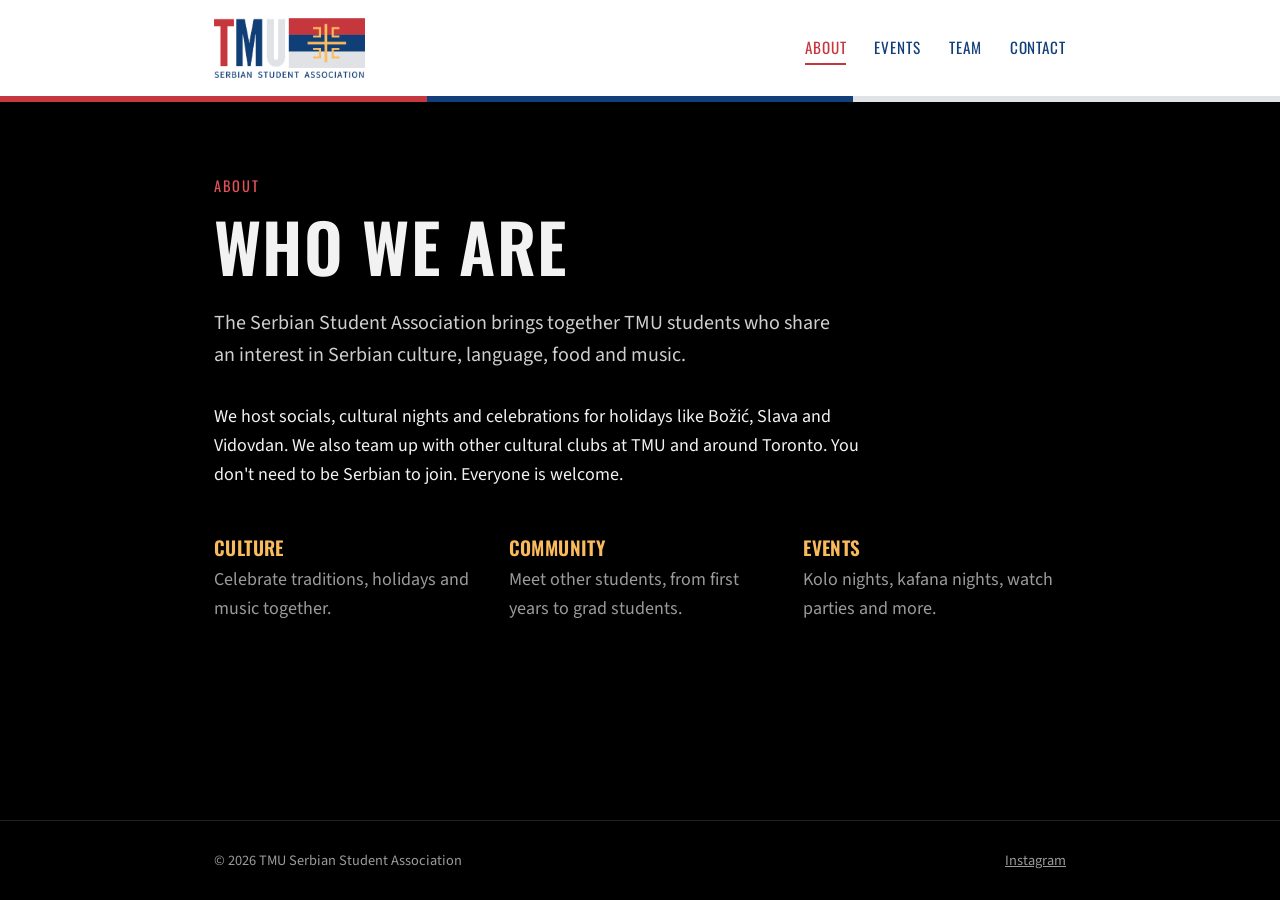
==== about.html @ d802ded5 "final template" ====
<!doctype html>
<html lang="en">
<head>
  <meta charset="utf-8">
  <meta name="viewport" content="width=device-width, initial-scale=1">
  <title>About | TMU Serbian Student Association</title>
  <meta name="description" content="The Serbian Student Association at Toronto Metropolitan University.">
  <link rel="icon" type="image/png" href="images/favicon.png">
  <link rel="preconnect" href="https://fonts.googleapis.com">
  <link rel="preconnect" href="https://fonts.gstatic.com" crossorigin>
  <link href="https://fonts.googleapis.com/css2?family=Oswald:wght@500;600&family=Source+Sans+3:wght@400;600&display=swap" rel="stylesheet">
  <link rel="stylesheet" href="styles.css">
</head>
<body>

  <header class="site-header">
    <div class="wrap">
      <a href="index.html"><img src="images/logo.png" alt="TMU Serbian Student Association" class="logo"></a>
      <nav>
        <a href="about.html" aria-current="page">About</a>
        <a href="events.html">Events</a>
        <a href="team.html">Team</a>
        <a href="contact.html">Contact</a>
      </nav>
    </div>
  </header>
  <div class="stripe" aria-hidden="true"><span></span><span></span><span></span></div>

  <main>
    <div class="wrap">
      <p class="kicker">About</p>
      <h1>Who we are</h1>
      <p class="lead">The Serbian Student Association brings together TMU students who share an interest in Serbian culture, language, food and music.</p>
      <p>We host socials, cultural nights and celebrations for holidays like Božić, Slava and Vidovdan. We also team up with other cultural clubs at TMU and around Toronto. You don't need to be Serbian to join. Everyone is welcome.</p>

      <div class="points">
        <div>
          <h3>Culture</h3>
          <p>Celebrate traditions, holidays and music together.</p>
        </div>
        <div>
          <h3>Community</h3>
          <p>Meet other students, from first years to grad students.</p>
        </div>
        <div>
          <h3>Events</h3>
          <p>Kolo nights, kafana nights, watch parties and more.</p>
        </div>
      </div>
    </div>
  </main>

  <footer>
    <div class="wrap">
      <span>&copy; <span id="year"></span> TMU Serbian Student Association</span>
      <a href="https://instagram.com/tmuserbs" target="_blank" rel="noopener">Instagram</a>
    </div>
  </footer>

  <script src="script.js"></script>
</body>
</html>
---- styles.css ----
/* Colours from the club logo */
:root {
  --bg: #000;
  --panel: #0e0e0e;
  --line: #222;
  --text: #f2f2f2;
  --muted: #9b9b9b;
  --red: #c5383f;
  --red-light: #e2505a;
  --navy: #123f7a;
  --grey: #e1e3e6;
  --gold: #f9bb5c;
}

* { box-sizing: border-box; }

html { background: var(--bg); }

body {
  margin: 0;
  min-height: 100vh;
  display: flex;
  flex-direction: column;
  background: var(--bg);
  color: var(--text);
  font-family: "Source Sans 3", system-ui, sans-serif;
  font-size: 18px;
  line-height: 1.6;
}

a { color: var(--text); }

.wrap { width: 100%; max-width: 900px; margin: 0 auto; padding: 0 24px; }

/* ---------- Header (white so the logo shows properly) ---------- */
.site-header { background: #fff; }
.site-header .wrap {
  display: flex;
  align-items: center;
  justify-content: space-between;
  flex-wrap: wrap;
  gap: 12px 24px;
  padding-top: 18px;
  padding-bottom: 18px;
}
.logo { height: 60px; display: block; }

nav { display: flex; gap: 28px; }
nav a {
  font-family: "Oswald", sans-serif;
  text-transform: uppercase;
  letter-spacing: 0.06em;
  font-size: 0.95rem;
  color: var(--navy);
  text-decoration: none;
  padding: 4px 0;
  border-bottom: 2px solid transparent;
}
nav a:hover { border-bottom-color: var(--navy); }
nav a[aria-current="page"] { color: var(--red); border-bottom-color: var(--red); }

/* Flag stripe under the header */
.stripe { display: flex; height: 6px; }
.stripe span { flex: 1; }
.stripe span:nth-child(1) { background: var(--red); }
.stripe span:nth-child(2) { background: var(--navy); }
.stripe span:nth-child(3) { background: var(--grey); }

/* ---------- Content ---------- */
main { flex: 1; padding: 72px 0 96px; }

h1, h2, h3 {
  font-family: "Oswald", sans-serif;
  font-weight: 600;
  text-transform: uppercase;
  letter-spacing: 0.02em;
  line-height: 1.1;
  margin: 0;
}
h1 { font-size: clamp(2.4rem, 7vw, 4.2rem); margin-bottom: 24px; }
h2 { font-size: 1.6rem; margin-bottom: 16px; }
h3 { font-size: 1.2rem; }

.kicker {
  font-family: "Oswald", sans-serif;
  text-transform: uppercase;
  letter-spacing: 0.12em;
  font-size: 0.9rem;
  color: var(--red-light);
  margin: 0 0 12px;
}

.lead { font-size: 1.25rem; color: #cfcfcf; max-width: 640px; margin: 0 0 32px; }
p { max-width: 680px; }
.muted { color: var(--muted); }

.button {
  display: inline-block;
  font-family: "Oswald", sans-serif;
  text-transform: uppercase;
  letter-spacing: 0.06em;
  font-size: 0.95rem;
  padding: 12px 26px;
  background: var(--red);
  color: #fff;
  text-decoration: none;
  border: 2px solid var(--red);
  transition: background 0.15s, border-color 0.15s;
}
.button:hover { background: var(--red-light); border-color: var(--red-light); }
.button.outline { background: transparent; border-color: #444; }
.button.outline:hover { border-color: var(--text); }
.buttons { display: flex; flex-wrap: wrap; gap: 12px; }

.block { margin-top: 64px; padding-top: 32px; border-top: 1px solid var(--line); }

/* Home: next event */
.next-event {
  display: flex;
  gap: 24px;
  align-items: center;
  padding: 24px;
  background: var(--panel);
  border-left: 4px solid var(--red);
  text-decoration: none;
  max-width: 640px;
}
.next-event:hover { background: #151515; }
.next-event p { margin: 4px 0 0; color: var(--muted); }

/* Date badge */
.date {
  flex: none;
  width: 72px;
  text-align: center;
  font-family: "Oswald", sans-serif;
  text-transform: uppercase;
  line-height: 1;
}
.date .m { display: block; color: var(--gold); font-size: 0.9rem; letter-spacing: 0.1em; }
.date .d { display: block; font-size: 2.4rem; font-weight: 600; margin-top: 4px; }

/* About: three points */
.points { display: grid; grid-template-columns: repeat(3, 1fr); gap: 32px; margin-top: 48px; }
.points h3 { color: var(--gold); margin-bottom: 8px; }
.points p { margin: 0; color: var(--muted); }

/* Events list */
.events { list-style: none; margin: 0; padding: 0; }
.events li {
  display: flex;
  gap: 24px;
  align-items: center;
  padding: 24px 0;
  border-top: 1px solid var(--line);
}
.events li:last-child { border-bottom: 1px solid var(--line); }
.events p { margin: 4px 0 0; color: var(--muted); }
.events li.past { opacity: 0.4; }
.events-heading { margin-top: 56px; }

/* Team */
.team { list-style: none; margin: 0; padding: 0; display: grid; grid-template-columns: repeat(auto-fill, minmax(240px, 1fr)); gap: 16px; }
.team li { background: var(--panel); border-top: 3px solid var(--red); padding: 28px 24px; }
.team .role { font-family: "Oswald", sans-serif; text-transform: uppercase; letter-spacing: 0.08em; font-size: 0.85rem; color: var(--red-light); margin: 0 0 6px; }
.team .name { font-size: 1.3rem; font-weight: 600; margin: 0; }

/* Contact */
.contact { list-style: none; margin: 0; padding: 0; }
.contact li { padding: 20px 0; border-top: 1px solid var(--line); display: flex; gap: 24px; flex-wrap: wrap; }
.contact li:last-child { border-bottom: 1px solid var(--line); }
.contact .label { width: 120px; font-family: "Oswald", sans-serif; text-transform: uppercase; letter-spacing: 0.08em; color: var(--muted); }
.contact a { text-decoration-color: var(--red); text-underline-offset: 4px; }

/* ---------- Footer ---------- */
footer { border-top: 1px solid var(--line); padding: 28px 0; color: var(--muted); font-size: 0.9rem; }
footer .wrap { display: flex; justify-content: space-between; flex-wrap: wrap; gap: 8px; }
footer a { color: var(--muted); }

@media (max-width: 640px) {
  body { font-size: 17px; }
  main { padding: 48px 0 72px; }
  .logo { height: 46px; }
  nav { gap: 20px; }
  .points { grid-template-columns: 1fr; gap: 24px; }
  .next-event, .events li { gap: 16px; }
  .date { width: 56px; }
  .date .d { font-size: 2rem; }
}
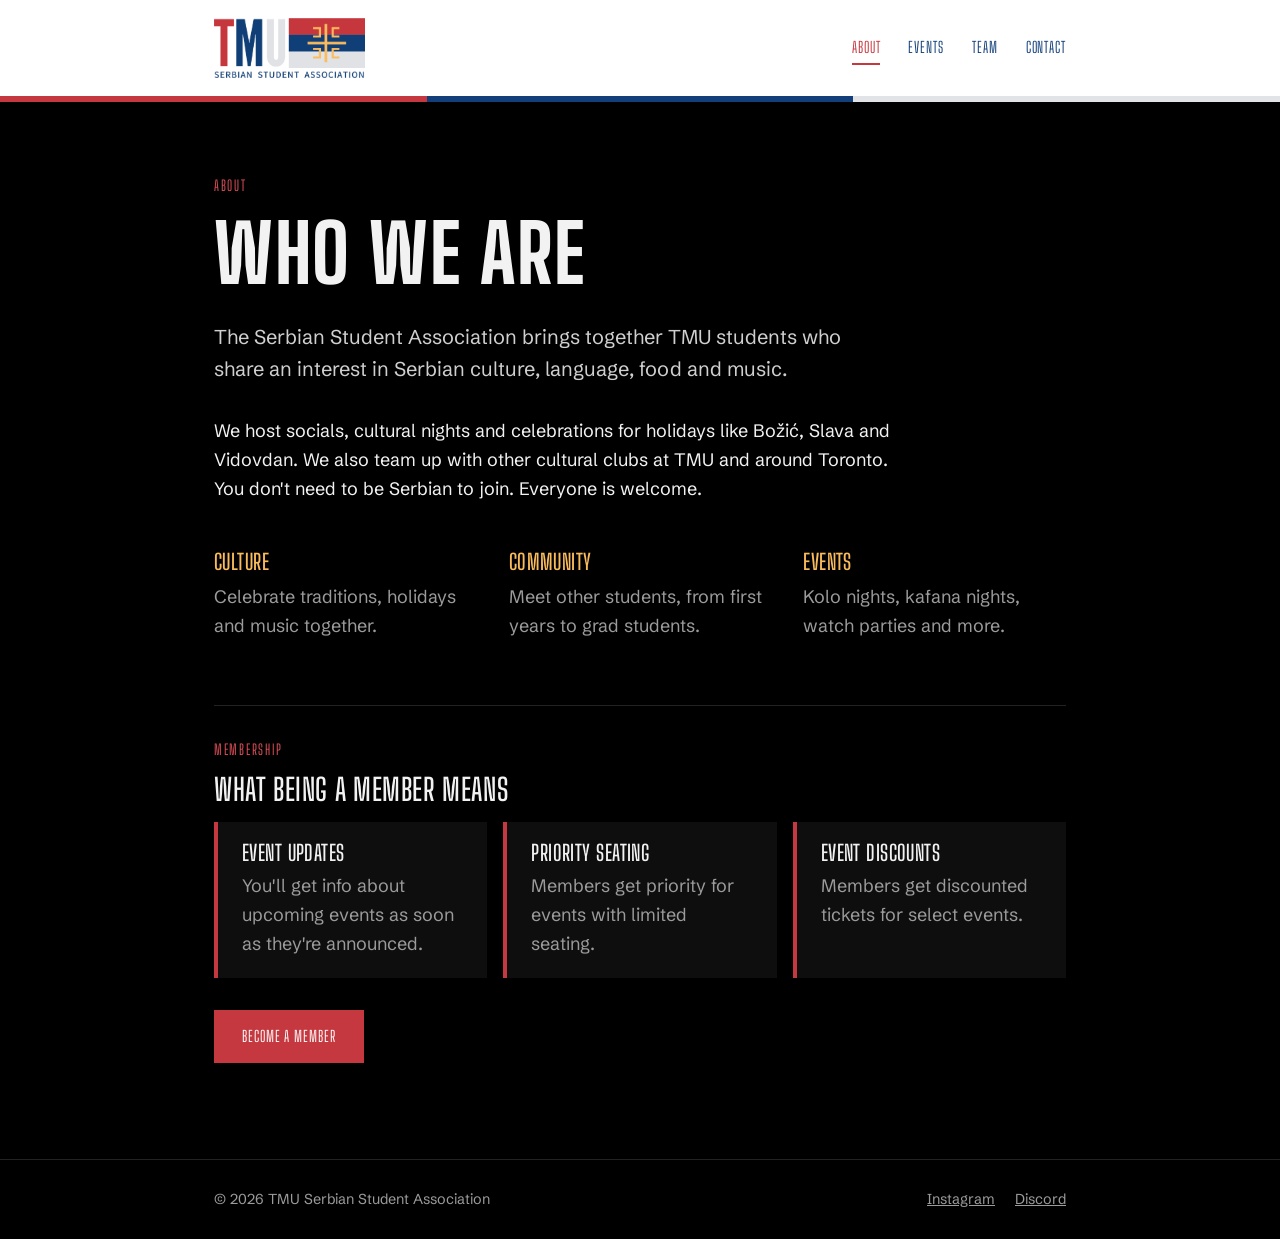
==== commit a070b1e4: "member perks and information" ====
--- a/about.html
+++ b/about.html
@@ -8,7 +8,7 @@
   <link rel="icon" type="image/png" href="images/favicon.png">
   <link rel="preconnect" href="https://fonts.googleapis.com">
   <link rel="preconnect" href="https://fonts.gstatic.com" crossorigin>
-  <link href="https://fonts.googleapis.com/css2?family=Oswald:wght@500;600&family=Source+Sans+3:wght@400;600&display=swap" rel="stylesheet">
+  <link href="https://fonts.googleapis.com/css2?family=Big+Shoulders+Display:wght@700;800&family=Schibsted+Grotesk:wght@400;500;600&display=swap" rel="stylesheet">
   <link rel="stylesheet" href="styles.css">
 </head>
 <body>
@@ -47,13 +47,33 @@
           <p>Kolo nights, kafana nights, watch parties and more.</p>
         </div>
       </div>
+
+      <div class="block" id="membership">
+        <p class="kicker">Membership</p>
+        <h2>What being a member means</h2>
+        <ul class="perks">
+          <li>
+            <h3>Event updates</h3>
+            <p>You'll get info about upcoming events as soon as they're announced.</p>
+          </li>
+          <li>
+            <h3>Priority seating</h3>
+            <p>Members get priority for events with limited seating.</p>
+          </li>
+          <li>
+            <h3>Event discounts</h3>
+            <p>Members get discounted tickets for select events.</p>
+          </li>
+        </ul>
+        <a href="#" class="button" data-signup>Become a member</a>
+      </div>
     </div>
   </main>
 
   <footer>
     <div class="wrap">
       <span>&copy; <span id="year"></span> TMU Serbian Student Association</span>
-      <a href="https://instagram.com/tmuserbs" target="_blank" rel="noopener">Instagram</a>
+      <span class="footer-links"><a href="https://instagram.com/tmuserbs" target="_blank" rel="noopener">Instagram</a><a href="https://discord.gg/zFcSjgYRs" target="_blank" rel="noopener">Discord</a></span>
     </div>
   </footer>
 
--- a/styles.css
+++ b/styles.css
@@ -23,7 +23,7 @@
   flex-direction: column;
   background: var(--bg);
   color: var(--text);
-  font-family: "Source Sans 3", system-ui, sans-serif;
+  font-family: "Schibsted Grotesk", system-ui, sans-serif;
   font-size: 18px;
   line-height: 1.6;
 }
@@ -47,7 +47,7 @@
 
 nav { display: flex; gap: 28px; }
 nav a {
-  font-family: "Oswald", sans-serif;
+  font-family: "Big Shoulders Display", sans-serif;
   text-transform: uppercase;
   letter-spacing: 0.06em;
   font-size: 0.95rem;
@@ -70,19 +70,19 @@
 main { flex: 1; padding: 72px 0 96px; }
 
 h1, h2, h3 {
-  font-family: "Oswald", sans-serif;
+  font-family: "Big Shoulders Display", sans-serif;
   font-weight: 600;
   text-transform: uppercase;
   letter-spacing: 0.02em;
   line-height: 1.1;
   margin: 0;
 }
-h1 { font-size: clamp(2.4rem, 7vw, 4.2rem); margin-bottom: 24px; }
-h2 { font-size: 1.6rem; margin-bottom: 16px; }
-h3 { font-size: 1.2rem; }
+h1 { font-size: clamp(2.8rem, 8vw, 5rem); font-weight: 800; margin-bottom: 24px; }
+h2 { font-size: 1.9rem; margin-bottom: 16px; }
+h3 { font-size: 1.35rem; }
 
 .kicker {
-  font-family: "Oswald", sans-serif;
+  font-family: "Big Shoulders Display", sans-serif;
   text-transform: uppercase;
   letter-spacing: 0.12em;
   font-size: 0.9rem;
@@ -96,7 +96,7 @@
 
 .button {
   display: inline-block;
-  font-family: "Oswald", sans-serif;
+  font-family: "Big Shoulders Display", sans-serif;
   text-transform: uppercase;
   letter-spacing: 0.06em;
   font-size: 0.95rem;
@@ -133,7 +133,7 @@
   flex: none;
   width: 72px;
   text-align: center;
-  font-family: "Oswald", sans-serif;
+  font-family: "Big Shoulders Display", sans-serif;
   text-transform: uppercase;
   line-height: 1;
 }
@@ -162,20 +162,21 @@
 /* Team */
 .team { list-style: none; margin: 0; padding: 0; display: grid; grid-template-columns: repeat(auto-fill, minmax(240px, 1fr)); gap: 16px; }
 .team li { background: var(--panel); border-top: 3px solid var(--red); padding: 28px 24px; }
-.team .role { font-family: "Oswald", sans-serif; text-transform: uppercase; letter-spacing: 0.08em; font-size: 0.85rem; color: var(--red-light); margin: 0 0 6px; }
+.team .role { font-family: "Big Shoulders Display", sans-serif; text-transform: uppercase; letter-spacing: 0.08em; font-size: 0.85rem; color: var(--red-light); margin: 0 0 6px; }
 .team .name { font-size: 1.3rem; font-weight: 600; margin: 0; }
 
 /* Contact */
 .contact { list-style: none; margin: 0; padding: 0; }
 .contact li { padding: 20px 0; border-top: 1px solid var(--line); display: flex; gap: 24px; flex-wrap: wrap; }
 .contact li:last-child { border-bottom: 1px solid var(--line); }
-.contact .label { width: 120px; font-family: "Oswald", sans-serif; text-transform: uppercase; letter-spacing: 0.08em; color: var(--muted); }
+.contact .label { width: 120px; font-family: "Big Shoulders Display", sans-serif; text-transform: uppercase; letter-spacing: 0.08em; color: var(--muted); }
 .contact a { text-decoration-color: var(--red); text-underline-offset: 4px; }
 
 /* ---------- Footer ---------- */
 footer { border-top: 1px solid var(--line); padding: 28px 0; color: var(--muted); font-size: 0.9rem; }
 footer .wrap { display: flex; justify-content: space-between; flex-wrap: wrap; gap: 8px; }
 footer a { color: var(--muted); }
+.footer-links { display: flex; gap: 20px; }
 
 @media (max-width: 640px) {
   body { font-size: 17px; }
@@ -187,3 +188,100 @@
   .date { width: 56px; }
   .date .d { font-size: 2rem; }
 }
+
+/* ---------- Event cards with thumbnails ---------- */
+.events li.event-card {
+  display: grid;
+  grid-template-columns: 128px 1fr;
+  gap: 24px;
+  align-items: center;
+}
+.thumb-link { display: block; overflow: hidden; }
+.thumb {
+  display: block;
+  width: 100%;
+  aspect-ratio: 1 / 1;
+  object-fit: cover;
+  background: var(--panel);
+  transition: transform 0.3s;
+}
+.thumb-link:hover .thumb { transform: scale(1.04); }
+.thumb-empty { display: grid; place-items: center; border-left: 4px solid var(--red); }
+.event-info h3 { margin-top: 2px; }
+.event-date {
+  font-family: "Big Shoulders Display", sans-serif;
+  text-transform: uppercase;
+  letter-spacing: 0.08em;
+  font-size: 0.85rem;
+  color: var(--gold) !important;
+  margin: 0 0 4px !important;
+}
+.gallery-link {
+  display: inline-block;
+  margin-top: 6px;
+  font-family: "Big Shoulders Display", sans-serif;
+  text-transform: uppercase;
+  letter-spacing: 0.06em;
+  font-size: 0.9rem;
+  color: var(--red-light);
+  text-decoration: none;
+}
+.gallery-link:hover { color: var(--text); }
+
+/* ---------- Gallery page ---------- */
+.back { display: inline-block; margin-bottom: 24px; color: var(--muted); text-decoration: none; font-size: 0.95rem; }
+.back:hover { color: var(--text); }
+.gallery {
+  display: grid;
+  grid-template-columns: repeat(auto-fill, minmax(240px, 1fr));
+  gap: 12px;
+}
+.photo { padding: 0; border: 0; background: var(--panel); cursor: zoom-in; overflow: hidden; }
+.photo img { display: block; width: 100%; aspect-ratio: 3 / 2; object-fit: cover; transition: transform 0.3s, opacity 0.2s; }
+.photo:hover img { transform: scale(1.04); opacity: 0.9; }
+
+/* Photo viewer */
+.viewer {
+  width: 100vw;
+  height: 100vh;
+  max-width: none;
+  max-height: none;
+  margin: 0;
+  padding: 0;
+  border: 0;
+  background: rgba(0, 0, 0, 0.95);
+  color: var(--text);
+}
+.viewer[open] { display: flex; align-items: center; justify-content: center; }
+.viewer::backdrop { background: rgba(0, 0, 0, 0.9); }
+.viewer img { max-width: calc(100vw - 160px); max-height: calc(100vh - 120px); object-fit: contain; }
+.viewer button {
+  position: absolute;
+  background: none;
+  border: 0;
+  color: var(--text);
+  font-size: 2.4rem;
+  line-height: 1;
+  padding: 16px;
+  cursor: pointer;
+  opacity: 0.7;
+}
+.viewer button:hover { opacity: 1; }
+.viewer .prev { left: 12px; top: 50%; transform: translateY(-50%); }
+.viewer .next { right: 12px; top: 50%; transform: translateY(-50%); }
+.viewer .close { top: 8px; right: 12px; font-size: 2rem; }
+.viewer .counter { position: absolute; bottom: 20px; left: 0; right: 0; text-align: center; color: var(--muted); font-size: 0.9rem; }
+
+@media (max-width: 640px) {
+  .events li.event-card { grid-template-columns: 88px 1fr; gap: 16px; }
+  .gallery { grid-template-columns: repeat(2, 1fr); gap: 8px; }
+  .viewer img { max-width: 100vw; }
+  .viewer .prev, .viewer .next { top: auto; bottom: 4px; transform: none; }
+}
+
+/* Membership perks */
+.perks { list-style: none; margin: 0 0 32px; padding: 0; display: grid; grid-template-columns: repeat(3, 1fr); gap: 16px; }
+.perks li { background: var(--panel); border-left: 4px solid var(--red); padding: 20px 24px; }
+.perks h3 { margin-bottom: 6px; }
+.perks p { margin: 0; color: var(--muted); }
+@media (max-width: 640px) { .perks { grid-template-columns: 1fr; } }
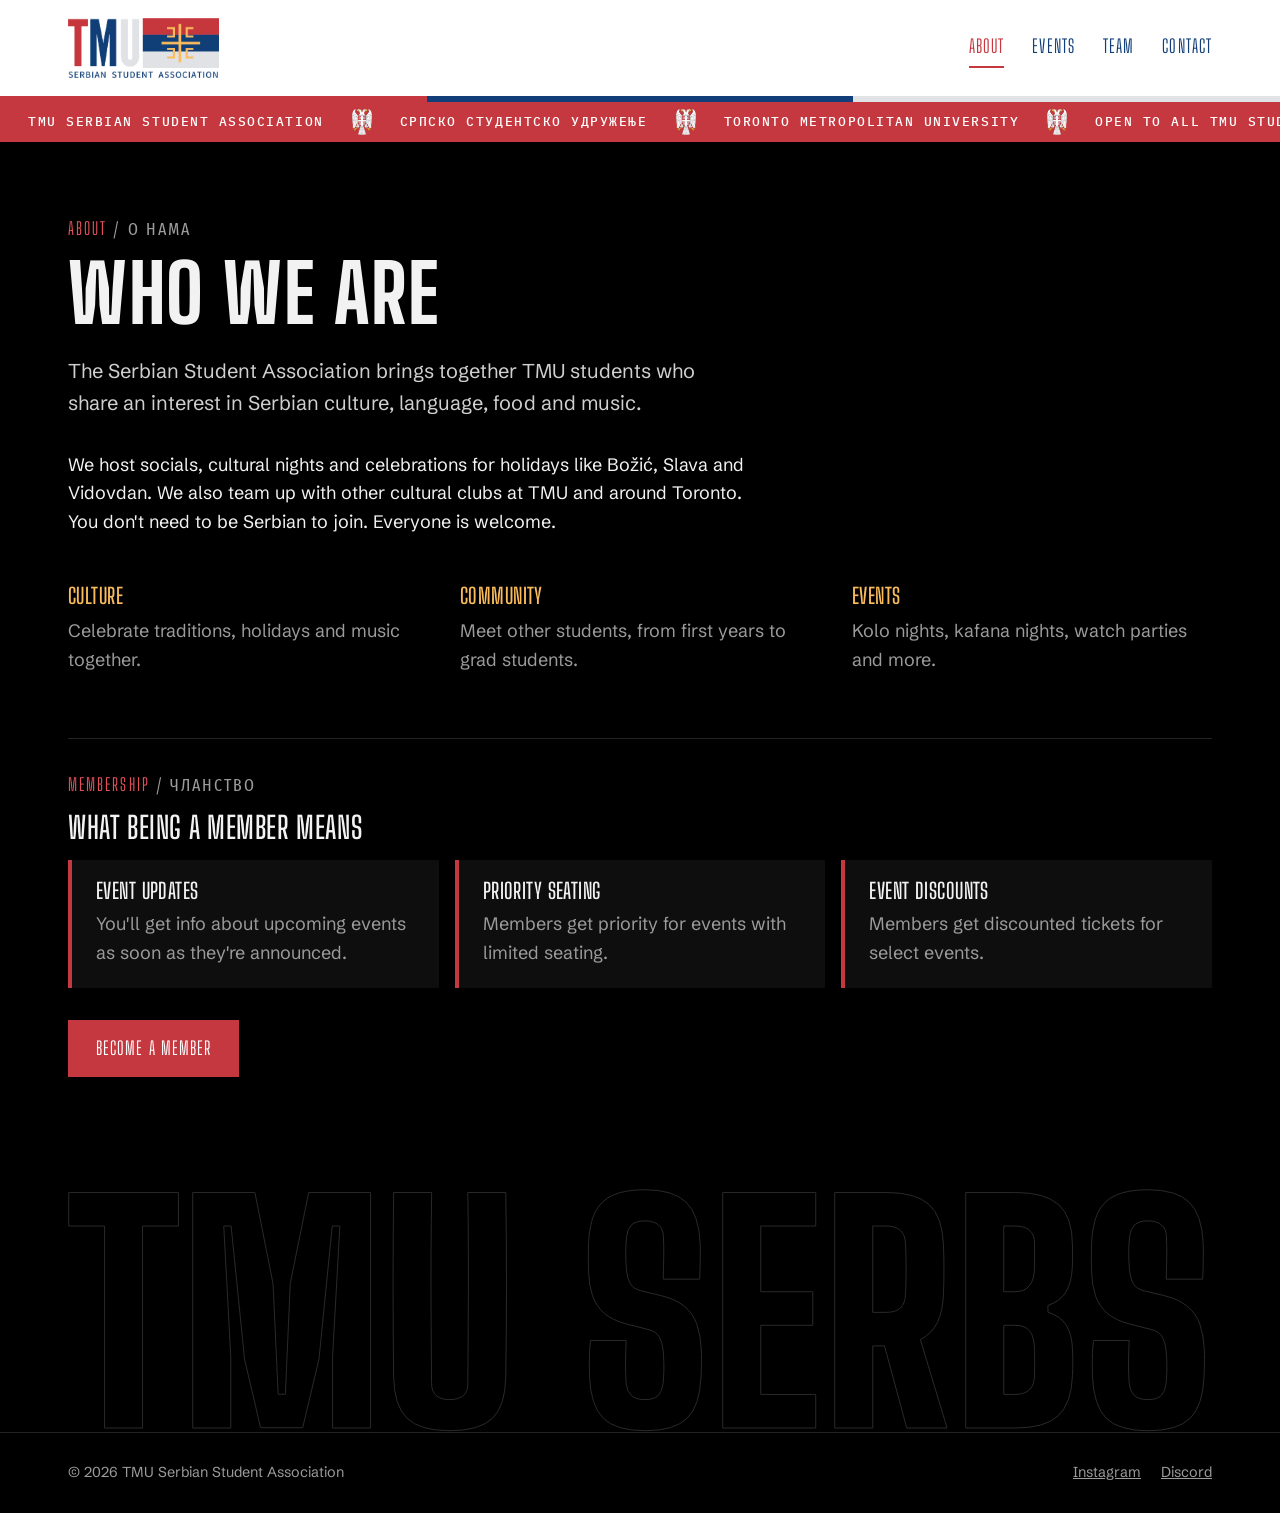
==== commit 73ec02af: "Serbian-inspired visuals Add a bilingual scrolling ticker, prominent home-page hero, oversized wordm" ====
--- a/about.html
+++ b/about.html
@@ -8,7 +8,7 @@
   <link rel="icon" type="image/png" href="images/favicon.png">
   <link rel="preconnect" href="https://fonts.googleapis.com">
   <link rel="preconnect" href="https://fonts.gstatic.com" crossorigin>
-  <link href="https://fonts.googleapis.com/css2?family=Big+Shoulders+Display:wght@700;800&family=Schibsted+Grotesk:wght@400;500;600&display=swap" rel="stylesheet">
+  <link href="https://fonts.googleapis.com/css2?family=Big+Shoulders+Display:wght@700;800&family=Fira+Sans+Extra+Condensed:wght@600;800&family=IBM+Plex+Mono:wght@500&family=Schibsted+Grotesk:wght@400;500;600&display=swap" rel="stylesheet">
   <link rel="stylesheet" href="styles.css">
 </head>
 <body>
@@ -25,10 +25,13 @@
     </div>
   </header>
   <div class="stripe" aria-hidden="true"><span></span><span></span><span></span></div>
+  <div class="ticker" aria-hidden="true">
+    <div class="ticker-track"><span lang="en">TMU Serbian Student Association</span><i></i><span lang="sr">Српско студентско удружење</span><i></i><span lang="en">Toronto Metropolitan University</span><i></i><span lang="en">Open to all TMU students</span><i></i><span lang="en">Follow @tmuserbs</span><i></i><span lang="en">TMU Serbian Student Association</span><i></i><span lang="sr">Српско студентско удружење</span><i></i><span lang="en">Toronto Metropolitan University</span><i></i><span lang="en">Open to all TMU students</span><i></i><span lang="en">Follow @tmuserbs</span><i></i><span lang="en">TMU Serbian Student Association</span><i></i><span lang="sr">Српско студентско удружење</span><i></i><span lang="en">Toronto Metropolitan University</span><i></i><span lang="en">Open to all TMU students</span><i></i><span lang="en">Follow @tmuserbs</span><i></i></div>
+  </div>
 
   <main>
     <div class="wrap">
-      <p class="kicker">About</p>
+      <p class="kicker">About <span>/ О нама</span></p>
       <h1>Who we are</h1>
       <p class="lead">The Serbian Student Association brings together TMU students who share an interest in Serbian culture, language, food and music.</p>
       <p>We host socials, cultural nights and celebrations for holidays like Božić, Slava and Vidovdan. We also team up with other cultural clubs at TMU and around Toronto. You don't need to be Serbian to join. Everyone is welcome.</p>
@@ -49,7 +52,7 @@
       </div>
 
       <div class="block" id="membership">
-        <p class="kicker">Membership</p>
+        <p class="kicker">Membership <span>/ Чланство</span></p>
         <h2>What being a member means</h2>
         <ul class="perks">
           <li>
@@ -70,6 +73,7 @@
     </div>
   </main>
 
+  <div class="wordmark" aria-hidden="true">TMU SERBS</div>
   <footer>
     <div class="wrap">
       <span>&copy; <span id="year"></span> TMU Serbian Student Association</span>
--- a/styles.css
+++ b/styles.css
@@ -30,7 +30,7 @@
 
 a { color: var(--text); }
 
-.wrap { width: 100%; max-width: 900px; margin: 0 auto; padding: 0 24px; }
+.wrap { width: 100%; max-width: 1240px; margin: 0 auto; padding: 0 clamp(20px, 4vw, 48px); }
 
 /* ---------- Header (white so the logo shows properly) ---------- */
 .site-header { background: #fff; }
@@ -47,10 +47,10 @@
 
 nav { display: flex; gap: 28px; }
 nav a {
-  font-family: "Big Shoulders Display", sans-serif;
+  font-family: "Big Shoulders Display", "Fira Sans Extra Condensed", sans-serif;
   text-transform: uppercase;
   letter-spacing: 0.06em;
-  font-size: 0.95rem;
+  font-size: 1.14rem;
   color: var(--navy);
   text-decoration: none;
   padding: 4px 0;
@@ -70,7 +70,7 @@
 main { flex: 1; padding: 72px 0 96px; }
 
 h1, h2, h3 {
-  font-family: "Big Shoulders Display", sans-serif;
+  font-family: "Big Shoulders Display", "Fira Sans Extra Condensed", sans-serif;
   font-weight: 600;
   text-transform: uppercase;
   letter-spacing: 0.02em;
@@ -82,10 +82,10 @@
 h3 { font-size: 1.35rem; }
 
 .kicker {
-  font-family: "Big Shoulders Display", sans-serif;
+  font-family: "Big Shoulders Display", "Fira Sans Extra Condensed", sans-serif;
   text-transform: uppercase;
   letter-spacing: 0.12em;
-  font-size: 0.9rem;
+  font-size: 1.08rem;
   color: var(--red-light);
   margin: 0 0 12px;
 }
@@ -96,10 +96,10 @@
 
 .button {
   display: inline-block;
-  font-family: "Big Shoulders Display", sans-serif;
+  font-family: "Big Shoulders Display", "Fira Sans Extra Condensed", sans-serif;
   text-transform: uppercase;
   letter-spacing: 0.06em;
-  font-size: 0.95rem;
+  font-size: 1.14rem;
   padding: 12px 26px;
   background: var(--red);
   color: #fff;
@@ -123,7 +123,7 @@
   background: var(--panel);
   border-left: 4px solid var(--red);
   text-decoration: none;
-  max-width: 640px;
+  max-width: 720px;
 }
 .next-event:hover { background: #151515; }
 .next-event p { margin: 4px 0 0; color: var(--muted); }
@@ -133,11 +133,11 @@
   flex: none;
   width: 72px;
   text-align: center;
-  font-family: "Big Shoulders Display", sans-serif;
+  font-family: "Big Shoulders Display", "Fira Sans Extra Condensed", sans-serif;
   text-transform: uppercase;
   line-height: 1;
 }
-.date .m { display: block; color: var(--gold); font-size: 0.9rem; letter-spacing: 0.1em; }
+.date .m { display: block; color: var(--gold); font-size: 1.05rem; letter-spacing: 0.1em; }
 .date .d { display: block; font-size: 2.4rem; font-weight: 600; margin-top: 4px; }
 
 /* About: three points */
@@ -162,14 +162,14 @@
 /* Team */
 .team { list-style: none; margin: 0; padding: 0; display: grid; grid-template-columns: repeat(auto-fill, minmax(240px, 1fr)); gap: 16px; }
 .team li { background: var(--panel); border-top: 3px solid var(--red); padding: 28px 24px; }
-.team .role { font-family: "Big Shoulders Display", sans-serif; text-transform: uppercase; letter-spacing: 0.08em; font-size: 0.85rem; color: var(--red-light); margin: 0 0 6px; }
+.team .role { font-family: "Big Shoulders Display", "Fira Sans Extra Condensed", sans-serif; text-transform: uppercase; letter-spacing: 0.08em; font-size: 1.02rem; color: var(--red-light); margin: 0 0 6px; }
 .team .name { font-size: 1.3rem; font-weight: 600; margin: 0; }
 
 /* Contact */
 .contact { list-style: none; margin: 0; padding: 0; }
 .contact li { padding: 20px 0; border-top: 1px solid var(--line); display: flex; gap: 24px; flex-wrap: wrap; }
 .contact li:last-child { border-bottom: 1px solid var(--line); }
-.contact .label { width: 120px; font-family: "Big Shoulders Display", sans-serif; text-transform: uppercase; letter-spacing: 0.08em; color: var(--muted); }
+.contact .label { width: 120px; font-size: 1.1rem; font-family: "Big Shoulders Display", "Fira Sans Extra Condensed", sans-serif; text-transform: uppercase; letter-spacing: 0.08em; color: var(--muted); }
 .contact a { text-decoration-color: var(--red); text-underline-offset: 4px; }
 
 /* ---------- Footer ---------- */
@@ -209,20 +209,20 @@
 .thumb-empty { display: grid; place-items: center; border-left: 4px solid var(--red); }
 .event-info h3 { margin-top: 2px; }
 .event-date {
-  font-family: "Big Shoulders Display", sans-serif;
+  font-family: "Big Shoulders Display", "Fira Sans Extra Condensed", sans-serif;
   text-transform: uppercase;
   letter-spacing: 0.08em;
-  font-size: 0.85rem;
+  font-size: 1.02rem;
   color: var(--gold) !important;
   margin: 0 0 4px !important;
 }
 .gallery-link {
   display: inline-block;
   margin-top: 6px;
-  font-family: "Big Shoulders Display", sans-serif;
+  font-family: "Big Shoulders Display", "Fira Sans Extra Condensed", sans-serif;
   text-transform: uppercase;
   letter-spacing: 0.06em;
-  font-size: 0.9rem;
+  font-size: 1.08rem;
   color: var(--red-light);
   text-decoration: none;
 }
@@ -285,3 +285,127 @@
 .perks h3 { margin-bottom: 6px; }
 .perks p { margin: 0; color: var(--muted); }
 @media (max-width: 640px) { .perks { grid-template-columns: 1fr; } }
+
+/* =========================================================
+   Extra character
+   ========================================================= */
+::selection { background: var(--red); color: #fff; }
+
+/* Scrolling word ticker */
+.ticker {
+  overflow: hidden;
+  background: var(--red);
+  color: #fff;
+  border-bottom: 1px solid #000;
+}
+.ticker-track {
+  display: flex;
+  align-items: center;
+  width: max-content;
+  padding: 7px 0;
+  animation: ticker 60s linear infinite;
+  font-family: "IBM Plex Mono", monospace;
+  font-weight: 500;
+  font-size: 0.8rem;
+  text-transform: uppercase;
+  letter-spacing: 0.12em;
+  line-height: 1;
+}
+.ticker-track span { padding: 0 28px; }
+.ticker-track i { width: 20px; height: 26px; background: url("images/coat-of-arms.png") center / contain no-repeat; flex: none; }
+@keyframes ticker { to { transform: translateX(-33.333%); } }
+
+/* Home hero */
+.hero { display: grid; grid-template-columns: 1fr auto; gap: clamp(32px, 6vw, 96px); align-items: center; min-height: calc(100vh - 260px); }
+.hero h1 { font-size: clamp(3.2rem, 8vw, 8.5rem); line-height: 0.9; margin-bottom: 16px; }
+.sub {
+  font-family: "Fira Sans Extra Condensed", sans-serif;
+  font-weight: 600;
+  font-size: 1.35rem;
+  color: var(--gold);
+  letter-spacing: 0.04em;
+  margin: 0 0 28px;
+}
+.hero-photo {
+  display: block;
+  width: clamp(260px, 30vw, 440px);
+  aspect-ratio: 4 / 5;
+  object-fit: cover;
+  background: var(--panel);
+  border-bottom: 6px solid var(--red);
+}
+
+/* Bilingual kicker */
+.kicker span { color: var(--muted); }
+
+/* Bigger page titles */
+h1 { line-height: 0.95; }
+
+/* Buttons: hard offset shadow on hover */
+.button { transition: transform 0.15s, box-shadow 0.15s, background 0.15s, border-color 0.15s; }
+.button:hover { transform: translate(-3px, -3px); box-shadow: 3px 3px 0 var(--gold); }
+.button.outline:hover { box-shadow: 3px 3px 0 var(--red); }
+
+/* Events: row lights up on hover, thumbnails go from b/w to colour */
+.events li.event-card { padding-left: 12px; padding-right: 12px; margin: 0 -12px; transition: background 0.2s; }
+.events li.event-card:hover { background: #111; }
+.events li.event-card .thumb { filter: grayscale(1) contrast(1.1); transition: filter 0.3s, transform 0.3s; }
+.events li.event-card:hover .thumb { filter: none; }
+.events li.event-card h3 { font-size: 1.6rem; }
+.gallery-link { transition: color 0.15s, letter-spacing 0.2s; }
+.event-card:hover .gallery-link { letter-spacing: 0.12em; }
+
+/* Home next event */
+.next-event { transition: transform 0.15s, box-shadow 0.15s; }
+.next-event:hover { transform: translate(-3px, -3px); box-shadow: 4px 4px 0 var(--red); }
+
+/* Team: numbered cards */
+.team { counter-reset: member; }
+.team li { position: relative; overflow: hidden; counter-increment: member; transition: transform 0.15s, box-shadow 0.15s; }
+.team li::after {
+  content: counter(member, decimal-leading-zero);
+  position: absolute;
+  right: 12px;
+  bottom: -18px;
+  font-family: "Big Shoulders Display", sans-serif;
+  font-weight: 800;
+  font-size: 5.5rem;
+  line-height: 1;
+  color: transparent;
+  -webkit-text-stroke: 1px #333;
+}
+.team li:hover { transform: translate(-3px, -3px); box-shadow: 4px 4px 0 var(--gold); }
+
+/* Perks + contact rows */
+.perks li { transition: transform 0.15s, box-shadow 0.15s; }
+.perks li:hover { transform: translate(-3px, -3px); box-shadow: 4px 4px 0 var(--gold); }
+.contact li { transition: padding-left 0.2s; }
+.contact li:hover { padding-left: 12px; }
+.contact a { font-size: 1.15rem; }
+
+/* Huge footer wordmark */
+.wordmark {
+  font-family: "Big Shoulders Display", sans-serif;
+  font-weight: 800;
+  font-size: 23vw;
+  line-height: 0.8;
+  text-align: center;
+  white-space: nowrap;
+  overflow: hidden;
+  color: transparent;
+  -webkit-text-stroke: 1px #2a2a2a;
+  padding-top: 24px;
+  user-select: none;
+  transition: color 0.4s;
+}
+.wordmark:hover { color: var(--red); -webkit-text-stroke-color: var(--red); }
+
+@media (max-width: 760px) {
+  .hero { grid-template-columns: 1fr; gap: 32px; min-height: 0; }
+  .hero-photo { width: 100%; aspect-ratio: 4 / 3; }
+}
+
+@media (prefers-reduced-motion: reduce) {
+  .ticker-track { animation: none; }
+  * { transition: none !important; }
+}
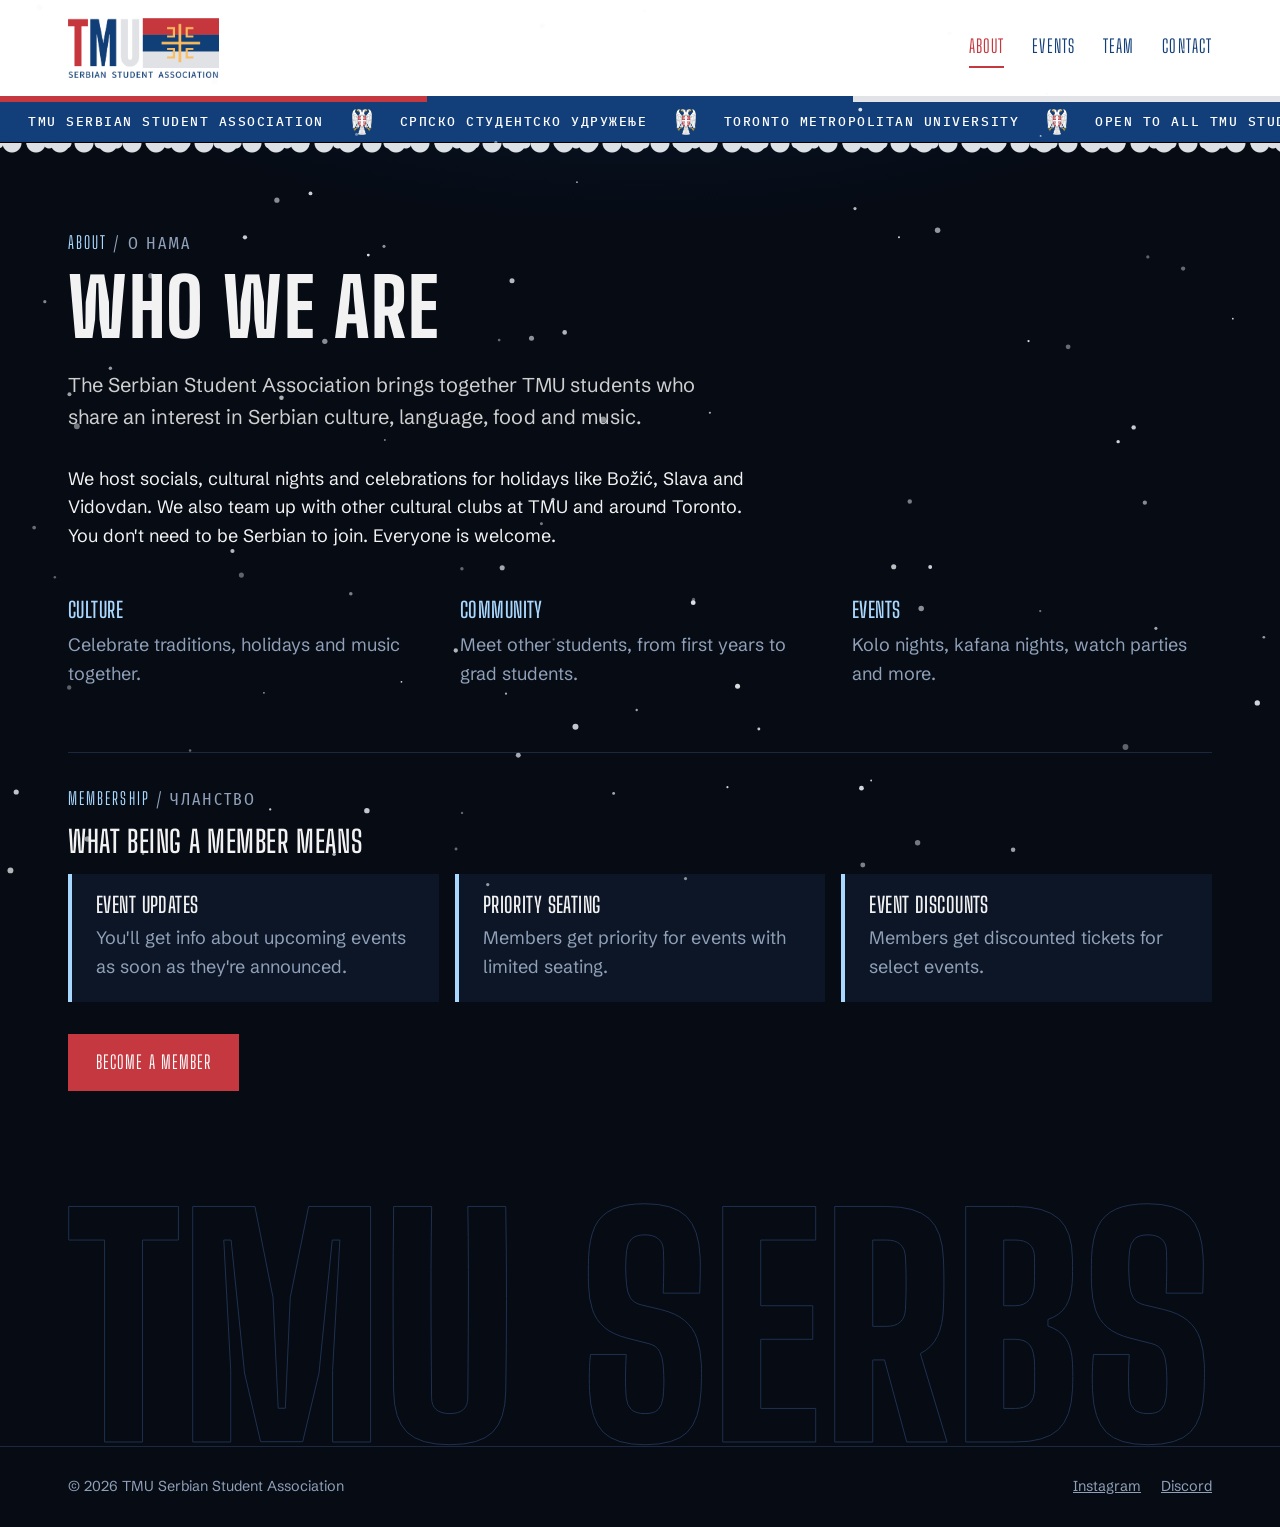
==== commit 3209fe69: "snow edition" ====
--- a/about.html
+++ b/about.html
@@ -10,6 +10,7 @@
   <link rel="preconnect" href="https://fonts.gstatic.com" crossorigin>
   <link href="https://fonts.googleapis.com/css2?family=Big+Shoulders+Display:wght@700;800&family=Fira+Sans+Extra+Condensed:wght@600;800&family=IBM+Plex+Mono:wght@500&family=Schibsted+Grotesk:wght@400;500;600&display=swap" rel="stylesheet">
   <link rel="stylesheet" href="styles.css">
+  <link rel="stylesheet" href="winter.css">
 </head>
 <body>
 
@@ -28,6 +29,7 @@
   <div class="ticker" aria-hidden="true">
     <div class="ticker-track"><span lang="en">TMU Serbian Student Association</span><i></i><span lang="sr">Српско студентско удружење</span><i></i><span lang="en">Toronto Metropolitan University</span><i></i><span lang="en">Open to all TMU students</span><i></i><span lang="en">Follow @tmuserbs</span><i></i><span lang="en">TMU Serbian Student Association</span><i></i><span lang="sr">Српско студентско удружење</span><i></i><span lang="en">Toronto Metropolitan University</span><i></i><span lang="en">Open to all TMU students</span><i></i><span lang="en">Follow @tmuserbs</span><i></i><span lang="en">TMU Serbian Student Association</span><i></i><span lang="sr">Српско студентско удружење</span><i></i><span lang="en">Toronto Metropolitan University</span><i></i><span lang="en">Open to all TMU students</span><i></i><span lang="en">Follow @tmuserbs</span><i></i></div>
   </div>
+  <div class="snowdrift" aria-hidden="true"></div>
 
   <main>
     <div class="wrap">
@@ -82,5 +84,6 @@
   </footer>
 
   <script src="script.js"></script>
+  <script src="snow.js"></script>
 </body>
 </html>
--- a/winter.css
+++ b/winter.css
@@ -0,0 +1,55 @@
+/* =========================================================
+   Winter theme
+   Loaded after styles.css. Delete this file's <link> (and
+   snow.js) from the pages to go back to the normal theme.
+   ========================================================= */
+:root {
+  --bg: #060b14;
+  --panel: #0d1626;
+  --line: #1b2840;
+  --muted: #8fa0b8;
+  --gold: #a9d8ff; /* gold accents become ice blue */
+  --ice: #a9d8ff;
+  --snow: #f4f8fc;
+}
+
+/* Cold night-sky background */
+body {
+  background:
+    radial-gradient(ellipse 80% 50% at 50% -10%, rgba(18, 63, 122, 0.35), transparent 70%),
+    var(--bg);
+  background-attachment: fixed;
+}
+
+/* Ticker turns navy so the coat of arms' red shield stands out */
+.ticker { background: var(--navy); position: relative; }
+
+/* Snow drift hanging under the ticker */
+.snowdrift {
+  height: 14px;
+  background:
+    radial-gradient(circle at 12px 0, var(--snow) 9px, transparent 10px) 0 0 / 24px 14px repeat-x,
+    radial-gradient(circle at 6px 0, var(--snow) 5px, transparent 6px) 9px 0 / 17px 10px repeat-x;
+  opacity: 0.9;
+  pointer-events: none;
+}
+
+/* Frosty edges */
+.hero-photo { border-bottom-color: var(--ice); }
+.next-event, .perks li { border-left-color: var(--ice); }
+.team li { border-top-color: var(--ice); }
+.kicker { color: var(--ice); }
+
+/* Footer wordmark lights up icy instead of red */
+.wordmark { -webkit-text-stroke-color: #1f3150; }
+.wordmark:hover { color: var(--ice); -webkit-text-stroke-color: var(--ice); }
+
+/* Falling snow */
+#snow {
+  position: fixed;
+  inset: 0;
+  width: 100%;
+  height: 100%;
+  pointer-events: none;
+  z-index: 50;
+}
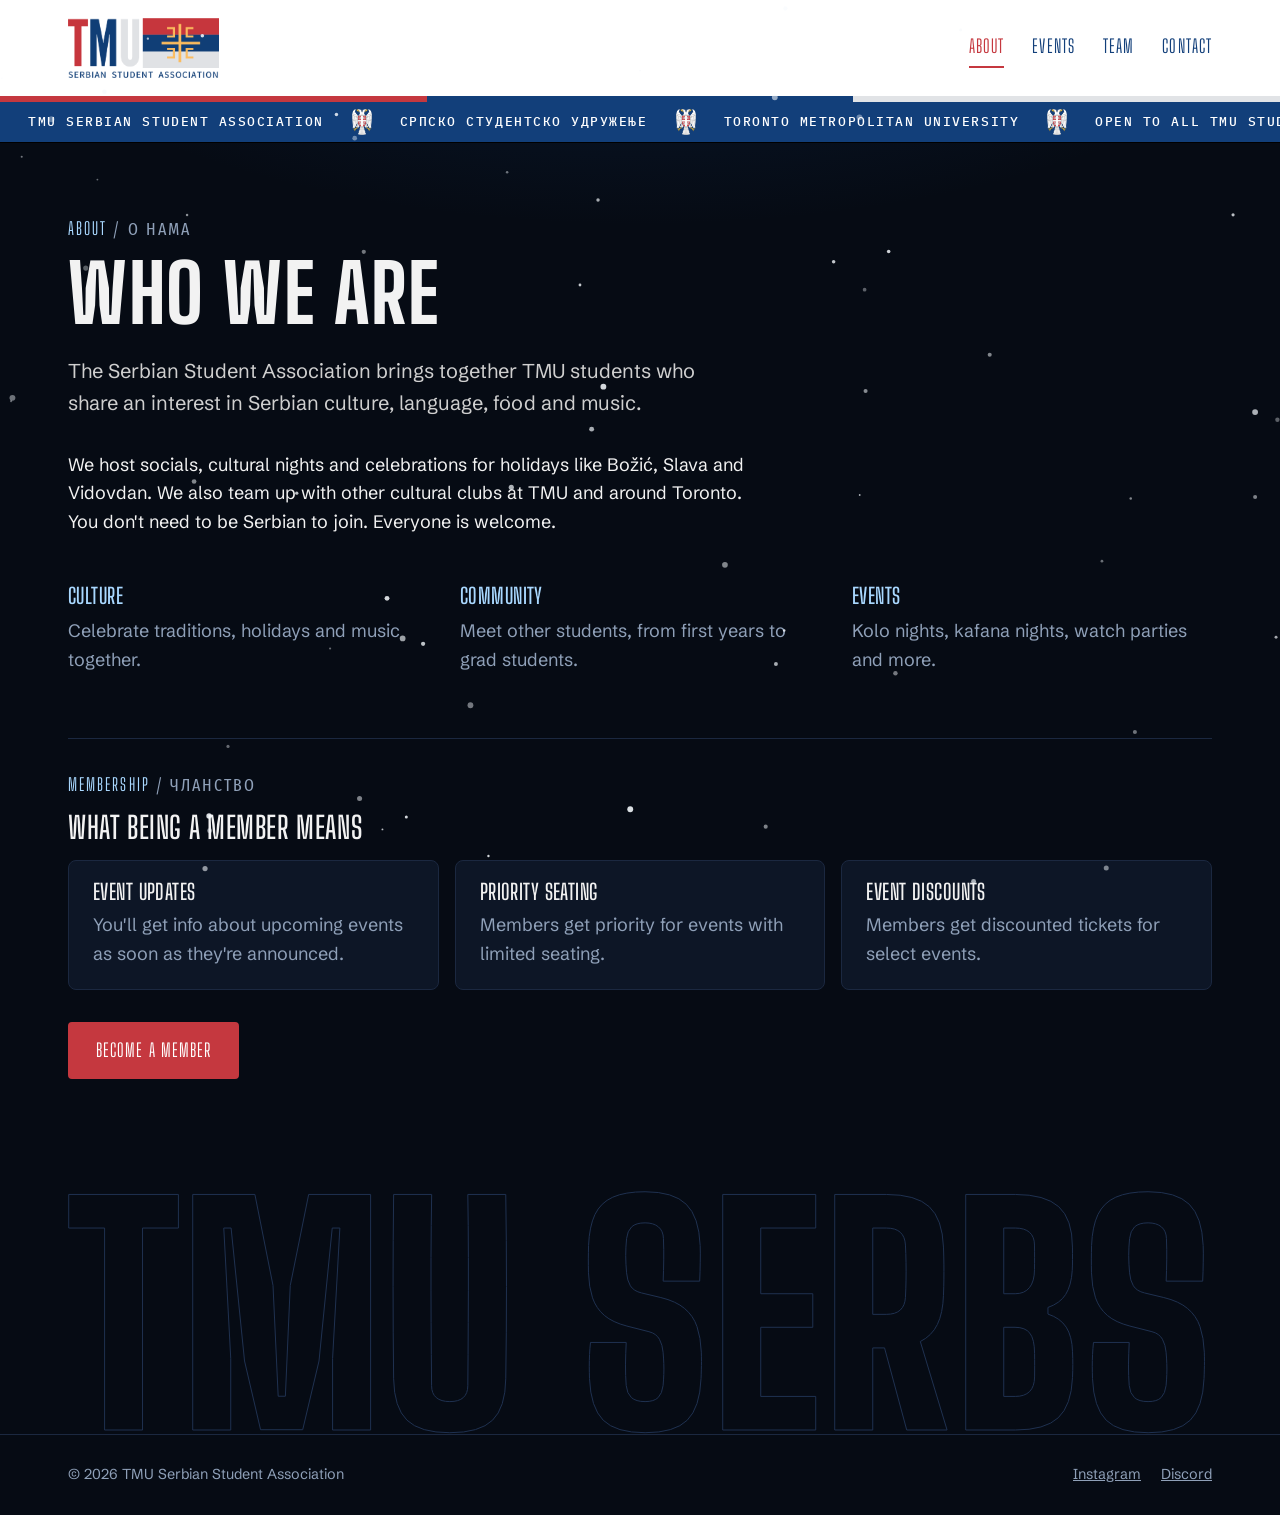
==== commit b8d00548: "updates" ====
--- a/about.html
+++ b/about.html
@@ -29,7 +29,6 @@
   <div class="ticker" aria-hidden="true">
     <div class="ticker-track"><span lang="en">TMU Serbian Student Association</span><i></i><span lang="sr">Српско студентско удружење</span><i></i><span lang="en">Toronto Metropolitan University</span><i></i><span lang="en">Open to all TMU students</span><i></i><span lang="en">Follow @tmuserbs</span><i></i><span lang="en">TMU Serbian Student Association</span><i></i><span lang="sr">Српско студентско удружење</span><i></i><span lang="en">Toronto Metropolitan University</span><i></i><span lang="en">Open to all TMU students</span><i></i><span lang="en">Follow @tmuserbs</span><i></i><span lang="en">TMU Serbian Student Association</span><i></i><span lang="sr">Српско студентско удружење</span><i></i><span lang="en">Toronto Metropolitan University</span><i></i><span lang="en">Open to all TMU students</span><i></i><span lang="en">Follow @tmuserbs</span><i></i></div>
   </div>
-  <div class="snowdrift" aria-hidden="true"></div>
 
   <main>
     <div class="wrap">
--- a/styles.css
+++ b/styles.css
@@ -332,7 +332,7 @@
   aspect-ratio: 4 / 5;
   object-fit: cover;
   background: var(--panel);
-  border-bottom: 6px solid var(--red);
+  border-radius: 10px;
 }
 
 /* Bilingual kicker */
@@ -341,46 +341,24 @@
 /* Bigger page titles */
 h1 { line-height: 0.95; }
 
-/* Buttons: hard offset shadow on hover */
-.button { transition: transform 0.15s, box-shadow 0.15s, background 0.15s, border-color 0.15s; }
-.button:hover { transform: translate(-3px, -3px); box-shadow: 3px 3px 0 var(--gold); }
-.button.outline:hover { box-shadow: 3px 3px 0 var(--red); }
-
-/* Events: row lights up on hover, thumbnails go from b/w to colour */
-.events li.event-card { padding-left: 12px; padding-right: 12px; margin: 0 -12px; transition: background 0.2s; }
-.events li.event-card:hover { background: #111; }
-.events li.event-card .thumb { filter: grayscale(1) contrast(1.1); transition: filter 0.3s, transform 0.3s; }
-.events li.event-card:hover .thumb { filter: none; }
+/* ---------- Softer, calmer finish ---------- */
+.button { border-radius: 4px; transition: background 0.25s ease, border-color 0.25s ease, color 0.25s ease; }
+.button.outline:hover { background: rgba(255, 255, 255, 0.06); }
+
+/* Cards: thin borders, gentle corners, no coloured accent bars */
+.next-event, .perks li, .team li {
+  border: 1px solid var(--line);
+  border-radius: 8px;
+  transition: border-color 0.25s ease, background 0.25s ease;
+}
+.next-event:hover, .perks li:hover, .team li:hover { border-color: #3a3a3a; }
+
+/* Events */
 .events li.event-card h3 { font-size: 1.6rem; }
-.gallery-link { transition: color 0.15s, letter-spacing 0.2s; }
-.event-card:hover .gallery-link { letter-spacing: 0.12em; }
-
-/* Home next event */
-.next-event { transition: transform 0.15s, box-shadow 0.15s; }
-.next-event:hover { transform: translate(-3px, -3px); box-shadow: 4px 4px 0 var(--red); }
-
-/* Team: numbered cards */
-.team { counter-reset: member; }
-.team li { position: relative; overflow: hidden; counter-increment: member; transition: transform 0.15s, box-shadow 0.15s; }
-.team li::after {
-  content: counter(member, decimal-leading-zero);
-  position: absolute;
-  right: 12px;
-  bottom: -18px;
-  font-family: "Big Shoulders Display", sans-serif;
-  font-weight: 800;
-  font-size: 5.5rem;
-  line-height: 1;
-  color: transparent;
-  -webkit-text-stroke: 1px #333;
-}
-.team li:hover { transform: translate(-3px, -3px); box-shadow: 4px 4px 0 var(--gold); }
-
-/* Perks + contact rows */
-.perks li { transition: transform 0.15s, box-shadow 0.15s; }
-.perks li:hover { transform: translate(-3px, -3px); box-shadow: 4px 4px 0 var(--gold); }
-.contact li { transition: padding-left 0.2s; }
-.contact li:hover { padding-left: 12px; }
+.thumb-link, .photo { border-radius: 6px; }
+.thumb, .photo img { transition: transform 0.5s ease, opacity 0.3s ease; }
+.gallery-link { transition: color 0.25s ease; }
+
 .contact a { font-size: 1.15rem; }
 
 /* Huge footer wordmark */
@@ -396,9 +374,7 @@
   -webkit-text-stroke: 1px #2a2a2a;
   padding-top: 24px;
   user-select: none;
-  transition: color 0.4s;
-}
-.wordmark:hover { color: var(--red); -webkit-text-stroke-color: var(--red); }
+}
 
 @media (max-width: 760px) {
   .hero { grid-template-columns: 1fr; gap: 32px; min-height: 0; }
--- a/winter.css
+++ b/winter.css
@@ -24,25 +24,9 @@
 /* Ticker turns navy so the coat of arms' red shield stands out */
 .ticker { background: var(--navy); position: relative; }
 
-/* Snow drift hanging under the ticker */
-.snowdrift {
-  height: 14px;
-  background:
-    radial-gradient(circle at 12px 0, var(--snow) 9px, transparent 10px) 0 0 / 24px 14px repeat-x,
-    radial-gradient(circle at 6px 0, var(--snow) 5px, transparent 6px) 9px 0 / 17px 10px repeat-x;
-  opacity: 0.9;
-  pointer-events: none;
-}
-
-/* Frosty edges */
-.hero-photo { border-bottom-color: var(--ice); }
-.next-event, .perks li { border-left-color: var(--ice); }
-.team li { border-top-color: var(--ice); }
 .kicker { color: var(--ice); }
-
-/* Footer wordmark lights up icy instead of red */
+.next-event:hover, .perks li:hover, .team li:hover { border-color: #2c4266; }
 .wordmark { -webkit-text-stroke-color: #1f3150; }
-.wordmark:hover { color: var(--ice); -webkit-text-stroke-color: var(--ice); }
 
 /* Falling snow */
 #snow {
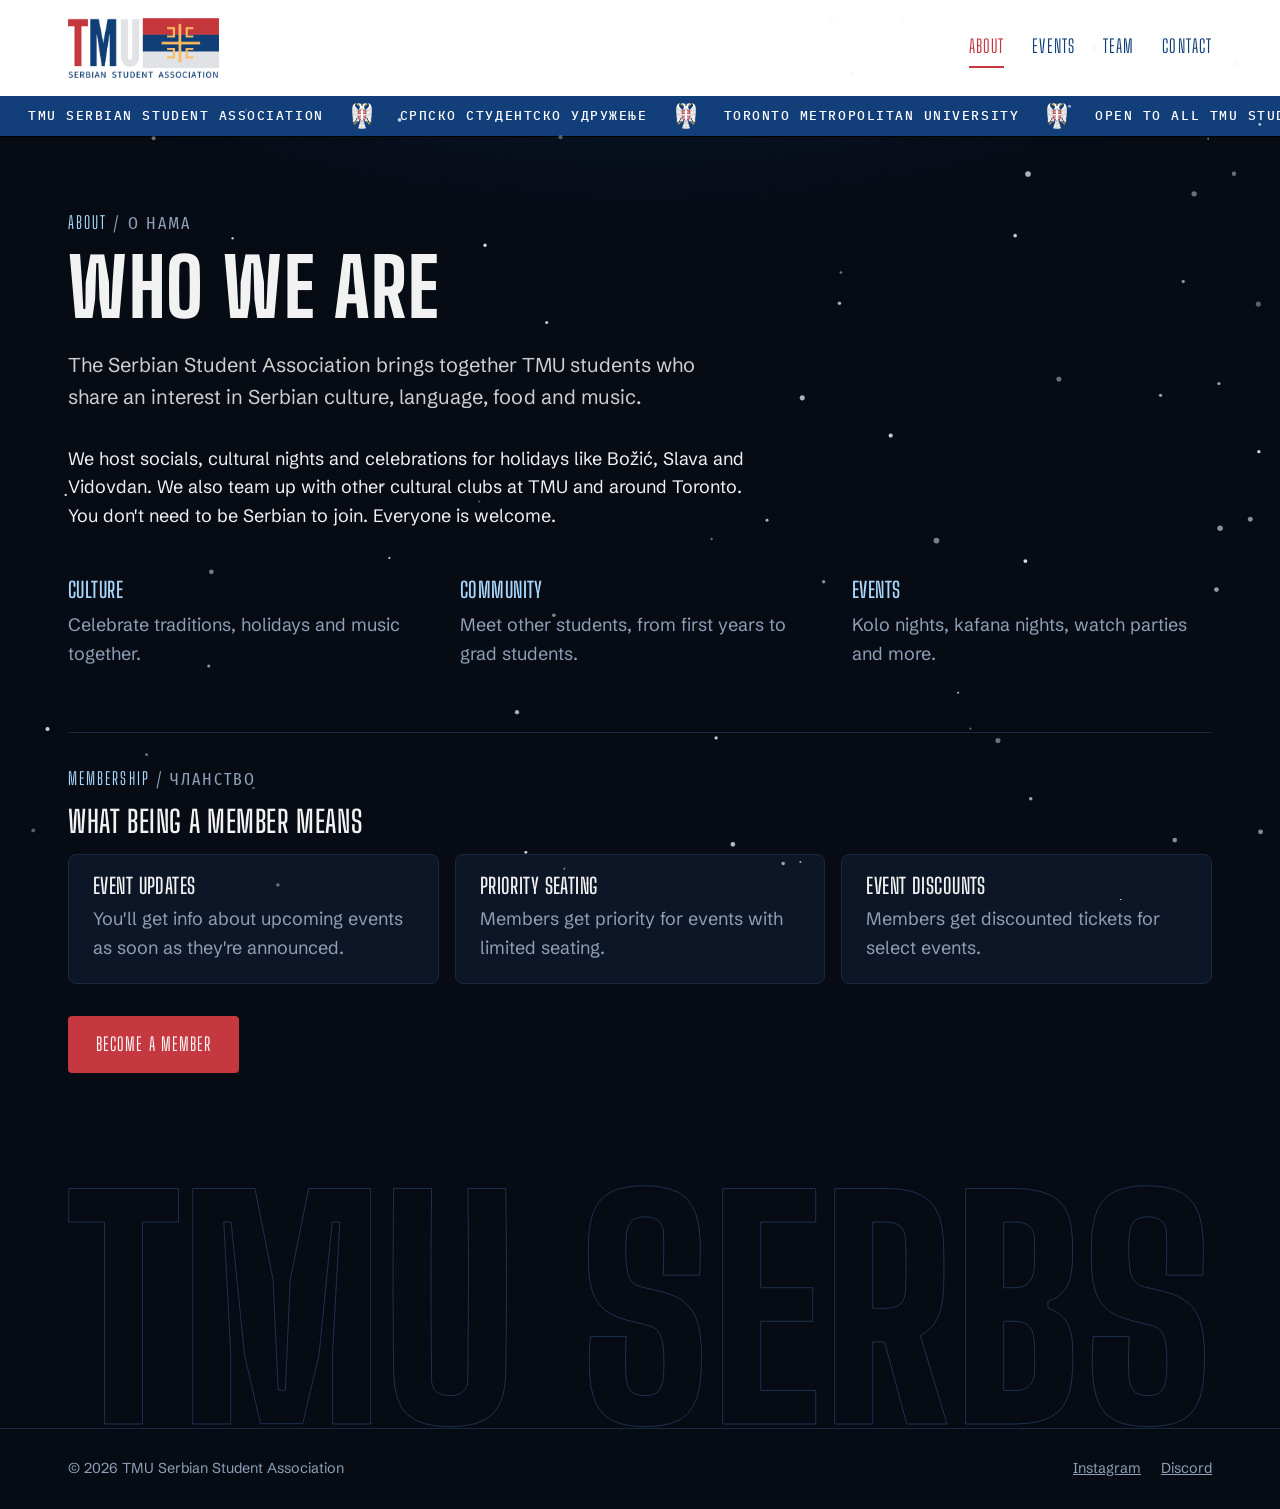
==== commit b638db75: "v3" ====
--- a/about.html
+++ b/about.html
@@ -25,7 +25,7 @@
       </nav>
     </div>
   </header>
-  <div class="stripe" aria-hidden="true"><span></span><span></span><span></span></div>
+  <div class="kilim" aria-hidden="true"></div>
   <div class="ticker" aria-hidden="true">
     <div class="ticker-track"><span lang="en">TMU Serbian Student Association</span><i></i><span lang="sr">Српско студентско удружење</span><i></i><span lang="en">Toronto Metropolitan University</span><i></i><span lang="en">Open to all TMU students</span><i></i><span lang="en">Follow @tmuserbs</span><i></i><span lang="en">TMU Serbian Student Association</span><i></i><span lang="sr">Српско студентско удружење</span><i></i><span lang="en">Toronto Metropolitan University</span><i></i><span lang="en">Open to all TMU students</span><i></i><span lang="en">Follow @tmuserbs</span><i></i><span lang="en">TMU Serbian Student Association</span><i></i><span lang="sr">Српско студентско удружење</span><i></i><span lang="en">Toronto Metropolitan University</span><i></i><span lang="en">Open to all TMU students</span><i></i><span lang="en">Follow @tmuserbs</span><i></i></div>
   </div>
@@ -74,6 +74,7 @@
     </div>
   </main>
 
+  <div class="kilim kilim-thin" aria-hidden="true"></div>
   <div class="wordmark" aria-hidden="true">TMU SERBS</div>
   <footer>
     <div class="wrap">
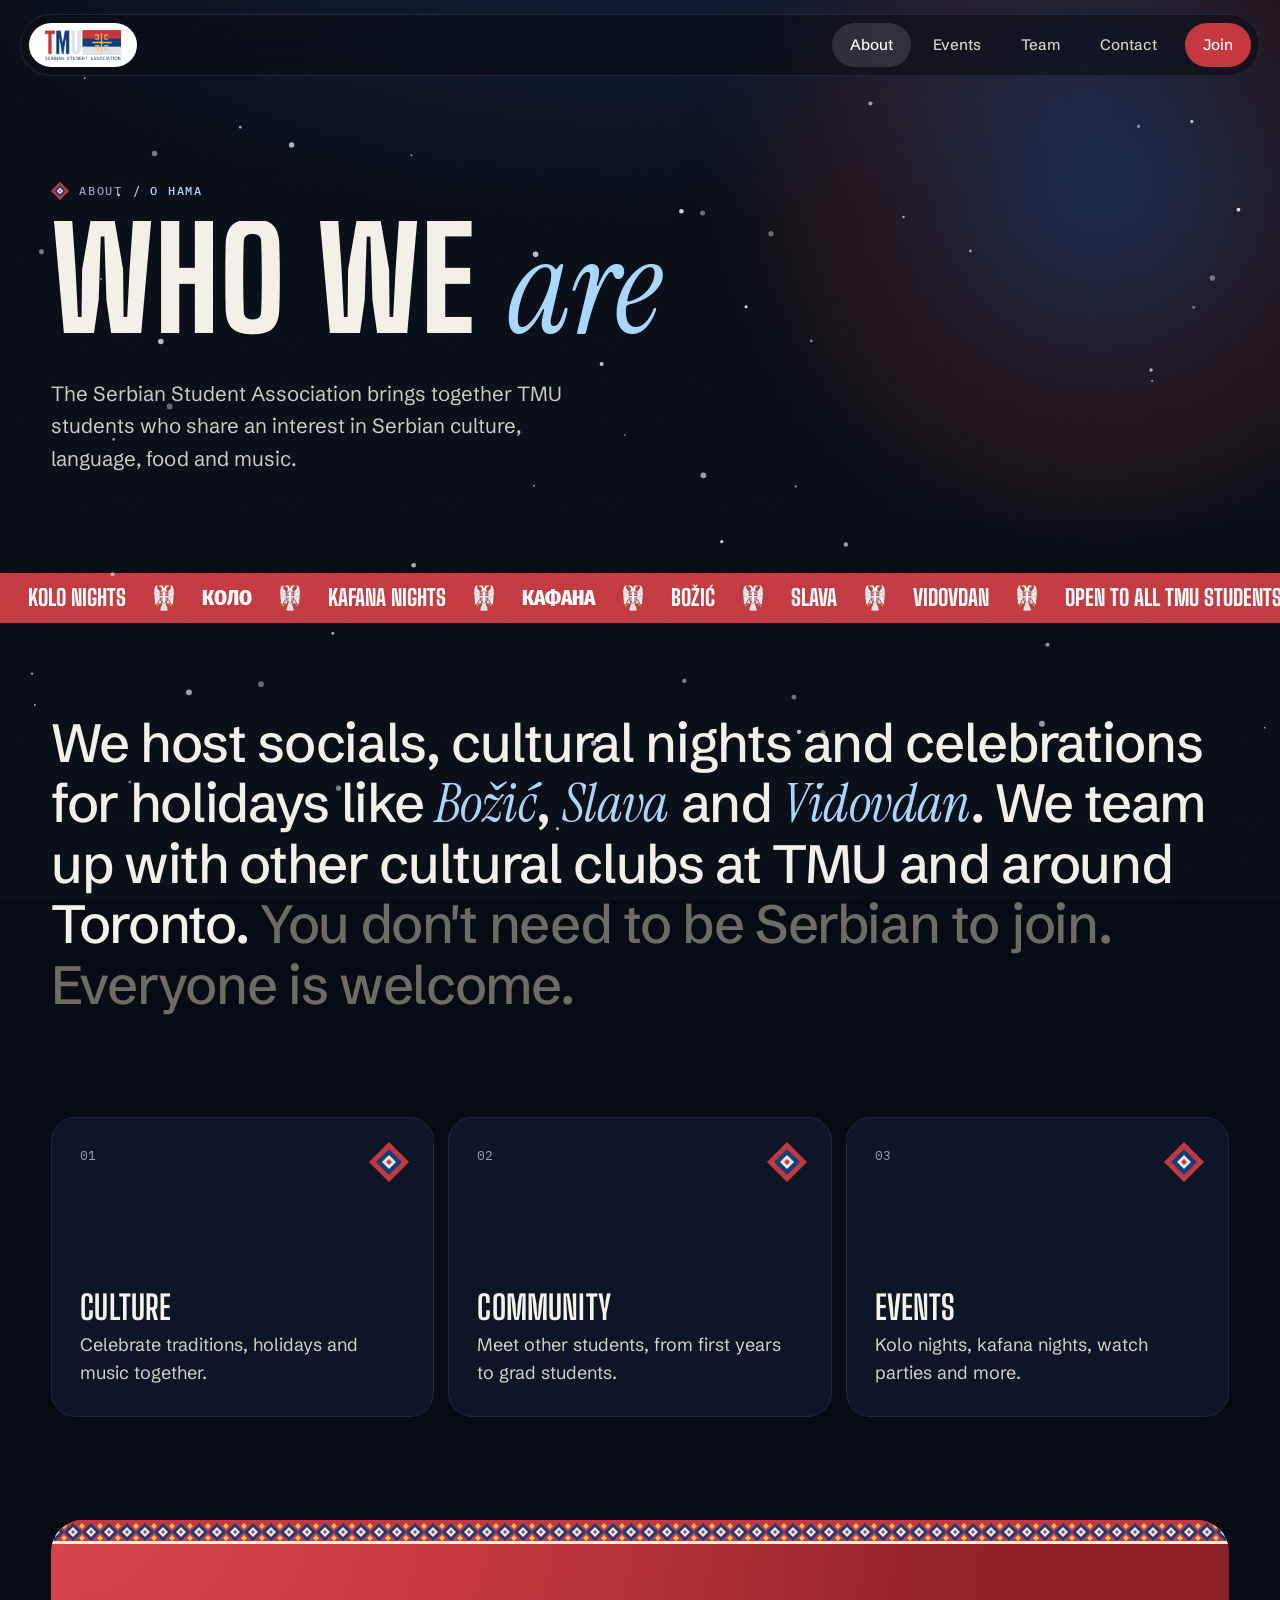
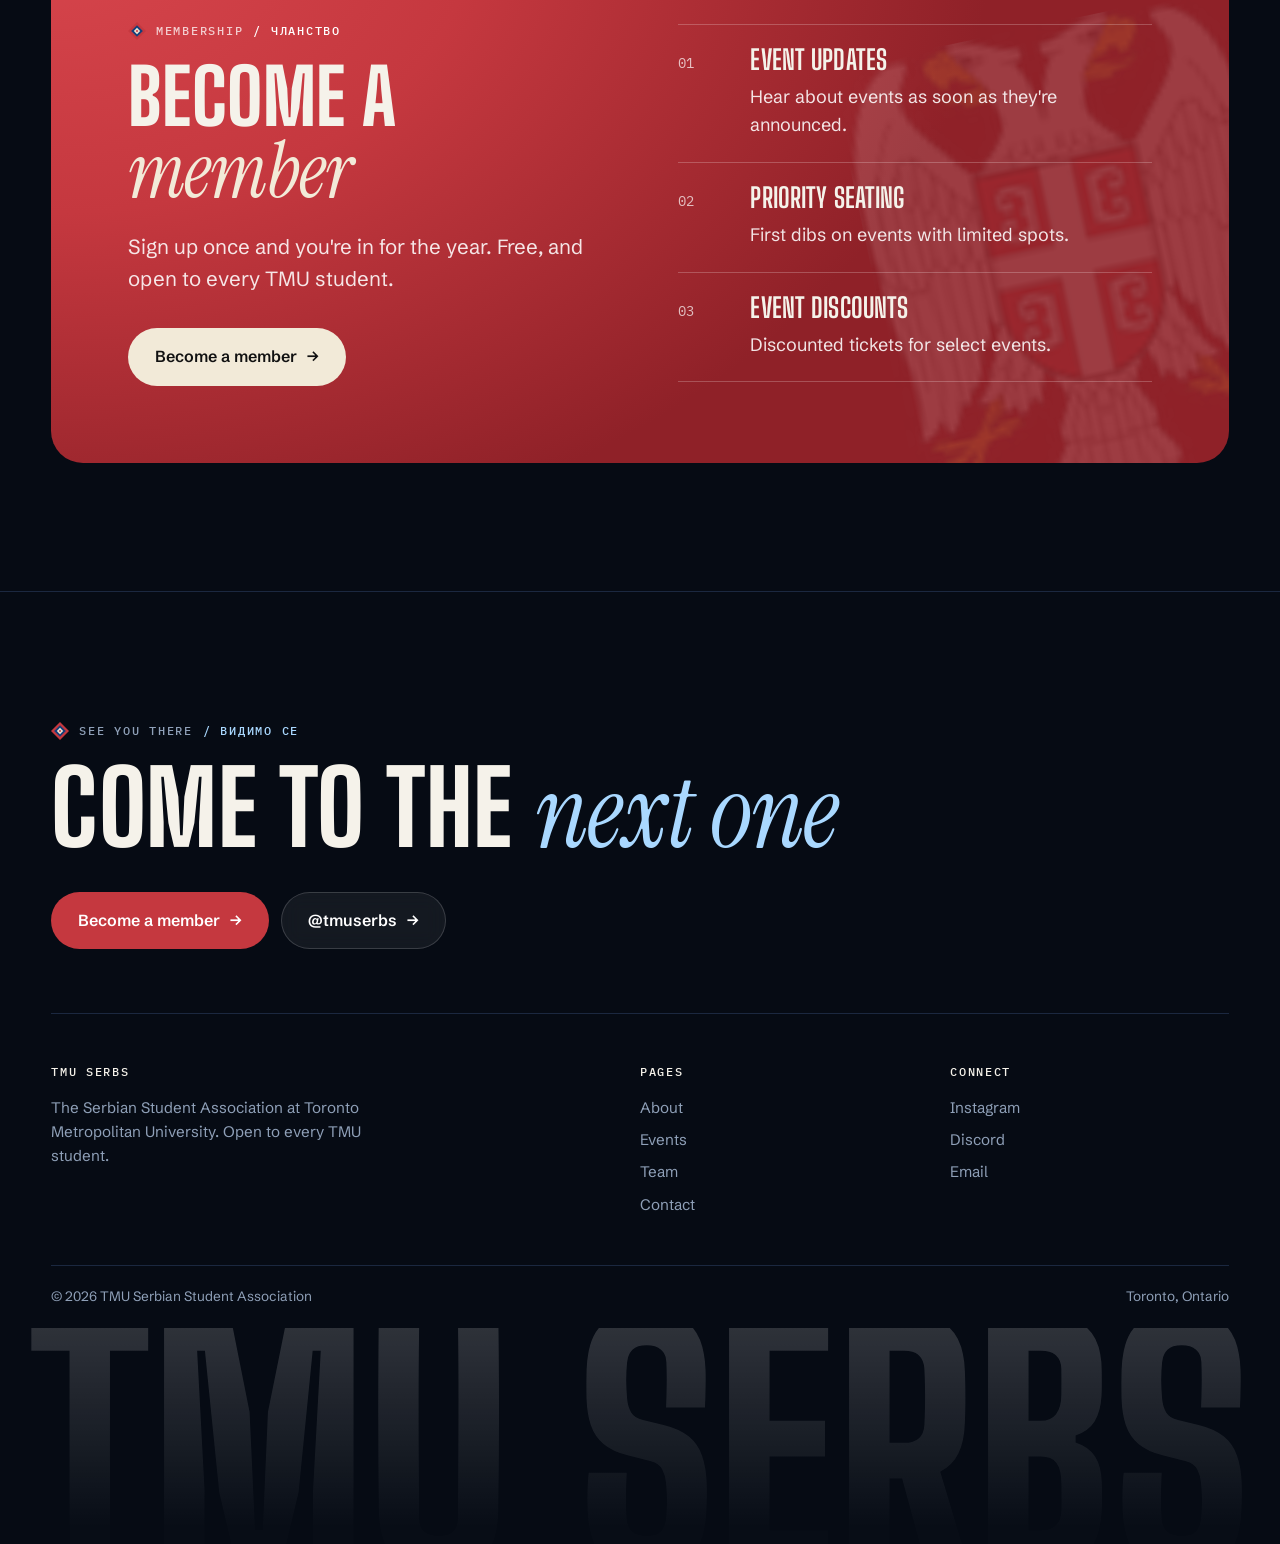
==== commit de8d0c04: "hvala claudic" ====
--- a/about.html
+++ b/about.html
@@ -8,79 +8,90 @@
   <link rel="icon" type="image/png" href="images/favicon.png">
   <link rel="preconnect" href="https://fonts.googleapis.com">
   <link rel="preconnect" href="https://fonts.gstatic.com" crossorigin>
-  <link href="https://fonts.googleapis.com/css2?family=Big+Shoulders+Display:wght@700;800&family=Fira+Sans+Extra+Condensed:wght@600;800&family=IBM+Plex+Mono:wght@500&family=Schibsted+Grotesk:wght@400;500;600&display=swap" rel="stylesheet">
+  <link href="https://fonts.googleapis.com/css2?family=Big+Shoulders+Display:wght@700;800&family=Fira+Sans+Extra+Condensed:wght@600;800&family=IBM+Plex+Mono:wght@500&family=Instrument+Serif:ital@0;1&family=Schibsted+Grotesk:wght@400;500;600&display=swap" rel="stylesheet">
   <link rel="stylesheet" href="styles.css">
   <link rel="stylesheet" href="winter.css">
+  <script>document.documentElement.classList.add("js");</script>
 </head>
 <body>
 
-  <header class="site-header">
-    <div class="wrap">
-      <a href="index.html"><img src="images/logo.png" alt="TMU Serbian Student Association" class="logo"></a>
-      <nav>
-        <a href="about.html" aria-current="page">About</a>
-        <a href="events.html">Events</a>
-        <a href="team.html">Team</a>
-        <a href="contact.html">Contact</a>
-      </nav>
-    </div>
+  <header class="nav">
+    <a href="index.html" class="brand"><img src="images/logo.png" alt="TMU Serbian Student Association"></a>
+    <button class="menu-btn" aria-expanded="false" aria-controls="nav-links">Menu</button>
+    <nav class="nav-links" id="nav-links">
+      <a href="about.html" aria-current="page">About</a><a href="events.html">Events</a><a href="team.html">Team</a><a href="contact.html">Contact</a><a href="#" class="nav-cta" data-signup>Join</a>
+    </nav>
   </header>
-  <div class="kilim" aria-hidden="true"></div>
-  <div class="ticker" aria-hidden="true">
-    <div class="ticker-track"><span lang="en">TMU Serbian Student Association</span><i></i><span lang="sr">Српско студентско удружење</span><i></i><span lang="en">Toronto Metropolitan University</span><i></i><span lang="en">Open to all TMU students</span><i></i><span lang="en">Follow @tmuserbs</span><i></i><span lang="en">TMU Serbian Student Association</span><i></i><span lang="sr">Српско студентско удружење</span><i></i><span lang="en">Toronto Metropolitan University</span><i></i><span lang="en">Open to all TMU students</span><i></i><span lang="en">Follow @tmuserbs</span><i></i><span lang="en">TMU Serbian Student Association</span><i></i><span lang="sr">Српско студентско удружење</span><i></i><span lang="en">Toronto Metropolitan University</span><i></i><span lang="en">Open to all TMU students</span><i></i><span lang="en">Follow @tmuserbs</span><i></i></div>
-  </div>
 
   <main>
-    <div class="wrap">
-      <p class="kicker">About <span>/ О нама</span></p>
-      <h1>Who we are</h1>
-      <p class="lead">The Serbian Student Association brings together TMU students who share an interest in Serbian culture, language, food and music.</p>
-      <p>We host socials, cultural nights and celebrations for holidays like Božić, Slava and Vidovdan. We also team up with other cultural clubs at TMU and around Toronto. You don't need to be Serbian to join. Everyone is welcome.</p>
+  <header class="page-head wrap">
+    <div class="glow" aria-hidden="true"></div>
+    <p class="eyebrow fade-in">About <span>/ О нама</span></p>
+    <h1 class="hero-title-sm"><span class="line"><span>Who we <em>are</em></span></span></h1>
+    <p class="lead fade-in">The Serbian Student Association brings together TMU students who share an interest in Serbian culture, language, food and music.</p>
+  </header>
 
-      <div class="points">
+  <div class="band band-red flat" aria-hidden="true"><div class="band-track"><span lang="en">Kolo nights</span><i></i><span lang="sr">Коло</span><i></i><span lang="en">Kafana nights</span><i></i><span lang="sr">Кафана</span><i></i><span lang="en">Božić</span><i></i><span lang="en">Slava</span><i></i><span lang="en">Vidovdan</span><i></i><span lang="en">Open to all TMU students</span><i></i><span lang="sr">Српско студентско удружење</span><i></i><span lang="en">Toronto Metropolitan University</span><i></i><span lang="en">Follow @tmuserbs</span><i></i><span lang="en">Serbian Student Association</span><i></i><span lang="en">Kolo nights</span><i></i><span lang="sr">Коло</span><i></i><span lang="en">Kafana nights</span><i></i><span lang="sr">Кафана</span><i></i><span lang="en">Božić</span><i></i><span lang="en">Slava</span><i></i><span lang="en">Vidovdan</span><i></i><span lang="en">Open to all TMU students</span><i></i><span lang="sr">Српско студентско удружење</span><i></i><span lang="en">Toronto Metropolitan University</span><i></i><span lang="en">Follow @tmuserbs</span><i></i><span lang="en">Serbian Student Association</span><i></i></div></div>
+
+    <div class="page-body">
+      <div class="wrap">
+        <p class="big-text" data-reveal>We host socials, cultural nights and celebrations for holidays like <em>Božić</em>, <em>Slava</em> and <em>Vidovdan</em>. We team up with other cultural clubs at TMU and around Toronto. <span class="dim">You don't need to be Serbian to join. Everyone is welcome.</span></p>
+
+        <div class="pillars">
+          <div class="tile" data-reveal><span class="num">01</span><div><h3>Culture</h3><p>Celebrate traditions, holidays and music together.</p></div></div>
+          <div class="tile" data-reveal style="--d:.08s"><span class="num">02</span><div><h3>Community</h3><p>Meet other students, from first years to grad students.</p></div></div>
+          <div class="tile" data-reveal style="--d:.16s"><span class="num">03</span><div><h3>Events</h3><p>Kolo nights, kafana nights, watch parties and more.</p></div></div>
+        </div>
+
+      <section class="join-panel" id="membership" data-reveal>
         <div>
-          <h3>Culture</h3>
-          <p>Celebrate traditions, holidays and music together.</p>
+          <p class="eyebrow">Membership <span>/ Чланство</span></p>
+          <h2>Become a <em>member</em></h2>
+          <p class="lead">Sign up once and you're in for the year. Free, and open to every TMU student.</p>
+          <a href="#" class="button light" data-signup>Become a member</a>
         </div>
-        <div>
-          <h3>Community</h3>
-          <p>Meet other students, from first years to grad students.</p>
-        </div>
-        <div>
-          <h3>Events</h3>
-          <p>Kolo nights, kafana nights, watch parties and more.</p>
-        </div>
-      </div>
-
-      <div class="block" id="membership">
-        <p class="kicker">Membership <span>/ Чланство</span></p>
-        <h2>What being a member means</h2>
-        <ul class="perks">
-          <li>
-            <h3>Event updates</h3>
-            <p>You'll get info about upcoming events as soon as they're announced.</p>
-          </li>
-          <li>
-            <h3>Priority seating</h3>
-            <p>Members get priority for events with limited seating.</p>
-          </li>
-          <li>
-            <h3>Event discounts</h3>
-            <p>Members get discounted tickets for select events.</p>
-          </li>
-        </ul>
-        <a href="#" class="button" data-signup>Become a member</a>
+        <ol class="perk-list">
+          <li><h3>Event updates</h3><p>Hear about events as soon as they're announced.</p></li>
+          <li><h3>Priority seating</h3><p>First dibs on events with limited spots.</p></li>
+          <li><h3>Event discounts</h3><p>Discounted tickets for select events.</p></li>
+        </ol>
+      </section>
       </div>
     </div>
   </main>
 
-  <div class="kilim kilim-thin" aria-hidden="true"></div>
-  <div class="wordmark" aria-hidden="true">TMU SERBS</div>
-  <footer>
+  <footer class="footer">
     <div class="wrap">
-      <span>&copy; <span id="year"></span> TMU Serbian Student Association</span>
-      <span class="footer-links"><a href="https://instagram.com/tmuserbs" target="_blank" rel="noopener">Instagram</a><a href="https://discord.gg/zFcSjgYRs" target="_blank" rel="noopener">Discord</a></span>
+      <div class="footer-cta" data-reveal>
+        <div>
+          <p class="eyebrow">See you there <span>/ Видимо се</span></p>
+          <h2>Come to the <em>next one</em></h2>
+        </div>
+        <div class="buttons">
+          <a href="#" class="button" data-signup>Become a member</a>
+          <a href="https://instagram.com/tmuserbs" class="button ghost" target="_blank" rel="noopener">@tmuserbs</a>
+        </div>
+      </div>
+      <div class="footer-grid">
+        <div>
+          <h4>TMU Serbs</h4>
+          <p>The Serbian Student Association at Toronto Metropolitan University. Open to every TMU student.</p>
+        </div>
+        <div>
+          <h4>Pages</h4>
+          <ul><li><a href="about.html">About</a></li><li><a href="events.html">Events</a></li><li><a href="team.html">Team</a></li><li><a href="contact.html">Contact</a></li></ul>
+        </div>
+        <div>
+          <h4>Connect</h4>
+          <ul><li><a href="https://instagram.com/tmuserbs" target="_blank" rel="noopener">Instagram</a></li><li><a href="https://discord.gg/zFcSjgYRs" target="_blank" rel="noopener">Discord</a></li><li><a href="mailto:tmuserbs@torontomu.ca">Email</a></li></ul>
+        </div>
+      </div>
+      <div class="footer-bottom">
+        <span>&copy; <span id="year"></span> TMU Serbian Student Association</span>
+        <span>Toronto, Ontario</span>
+      </div>
     </div>
+    <div class="wordmark" aria-hidden="true">TMU SERBS</div>
   </footer>
 
   <script src="script.js"></script>
--- a/styles.css
+++ b/styles.css
@@ -1,387 +1,604 @@
-/* Colours from the club logo */
+/* =========================================================
+   TMU Serbian Student Association
+   Colours come from the club logo.
+   ========================================================= */
 :root {
-  --bg: #000;
-  --panel: #0e0e0e;
-  --line: #222;
-  --text: #f2f2f2;
-  --muted: #9b9b9b;
+  --bg: #08080b;
+  --panel: #121217;
+  --panel-2: #1a1a21;
+  --line: rgba(255, 255, 255, 0.09);
+  --text: #f5f2ea;
+  --muted: #a19e96;
   --red: #c5383f;
   --red-light: #e2505a;
   --navy: #123f7a;
+  --navy-light: #2a68bd;
   --grey: #e1e3e6;
   --gold: #f9bb5c;
+  --cream: #f2ead8;
+  --radius: 24px;
+  --ease: cubic-bezier(0.2, 0.7, 0.2, 1);
+  --display: "Big Shoulders Display", "Fira Sans Extra Condensed", sans-serif;
+  --serif: "Instrument Serif", Georgia, serif;
+  --kilim: url("data:image/svg+xml,%3Csvg xmlns='http://www.w3.org/2000/svg' width='36' height='18' viewBox='0 0 36 18'%3E%3Crect width='36' height='18' fill='%23c5383f'/%3E%3Cpath d='M0 9 9 0 18 9 9 18Z M18 9 27 0 36 9 27 18Z' fill='%23123f7a'/%3E%3Cpath d='M9 4 14 9 9 14 4 9Z M27 4 32 9 27 14 22 9Z' fill='%23f2ead8'/%3E%3Cpath d='M9 7 11 9 9 11 7 9Z M27 7 29 9 27 11 25 9Z' fill='%23c5383f'/%3E%3Cpath d='M18 0 21 3 18 6 15 3Z M18 12 21 15 18 18 15 15Z M0 0 3 3 0 6Z M0 12 3 15 0 18Z M36 0 36 6 33 3Z M36 12 36 18 33 15Z' fill='%23f9bb5c'/%3E%3C/svg%3E");
+  --diamond: url("data:image/svg+xml,%3Csvg xmlns='http://www.w3.org/2000/svg' viewBox='0 0 40 40'%3E%3Cpath d='M20 0 40 20 20 40 0 20Z' fill='%23c5383f'/%3E%3Cpath d='M20 7 33 20 20 33 7 20Z' fill='%23123f7a'/%3E%3Cpath d='M20 13 27 20 20 27 13 20Z' fill='%23f2ead8'/%3E%3Cpath d='M20 17 23 20 20 23 17 20Z' fill='%23c5383f'/%3E%3C/svg%3E");
 }
 
 * { box-sizing: border-box; }
-
-html { background: var(--bg); }
-
+html { background: var(--bg); overflow-x: clip; scroll-behavior: smooth; }
 body {
   margin: 0;
   min-height: 100vh;
-  display: flex;
-  flex-direction: column;
   background: var(--bg);
   color: var(--text);
   font-family: "Schibsted Grotesk", system-ui, sans-serif;
   font-size: 18px;
   line-height: 1.6;
-}
-
-a { color: var(--text); }
-
-.wrap { width: 100%; max-width: 1240px; margin: 0 auto; padding: 0 clamp(20px, 4vw, 48px); }
-
-/* ---------- Header (white so the logo shows properly) ---------- */
-.site-header { background: #fff; }
-.site-header .wrap {
+  -webkit-font-smoothing: antialiased;
+}
+img { max-width: 100%; }
+a { color: inherit; }
+::selection { background: var(--red); color: #fff; }
+
+/* Film grain over everything */
+body::after {
+  content: "";
+  position: fixed;
+  inset: 0;
+  pointer-events: none;
+  z-index: 90;
+  opacity: 0.06;
+  background: url("data:image/svg+xml,%3Csvg xmlns='http://www.w3.org/2000/svg' width='160' height='160'%3E%3Cfilter id='n'%3E%3CfeTurbulence type='fractalNoise' baseFrequency='0.9' numOctaves='2' stitchTiles='stitch'/%3E%3C/filter%3E%3Crect width='100%25' height='100%25' filter='url(%23n)'/%3E%3C/svg%3E");
+}
+
+.wrap { width: 100%; max-width: 1320px; margin: 0 auto; padding: 0 clamp(20px, 4vw, 56px); }
+
+/* ---------- Type ---------- */
+h1, h2, h3 { margin: 0; font-family: var(--display); font-weight: 800; text-transform: uppercase; line-height: 0.92; letter-spacing: 0.005em; }
+h1 em, h2 em, h3 em, .big-text em {
+  font-family: var(--serif);
+  font-style: italic;
+  font-weight: 400;
+  text-transform: none;
+  letter-spacing: -0.01em;
+  color: var(--gold);
+}
+h2 { font-size: clamp(2.6rem, 6vw, 5.2rem); }
+h3 { font-size: 1.7rem; font-weight: 700; }
+p { margin: 0 0 1em; }
+
+.eyebrow {
+  display: inline-flex;
+  align-items: center;
+  gap: 10px;
+  margin: 0 0 20px;
+  font-family: "IBM Plex Mono", monospace;
+  font-size: 0.78rem;
+  font-weight: 500;
+  letter-spacing: 0.14em;
+  text-transform: uppercase;
+  color: var(--muted);
+}
+.eyebrow::before { content: ""; width: 18px; height: 18px; background: var(--diamond) center / contain no-repeat; flex: none; }
+.eyebrow span { color: var(--gold); }
+
+.lead { font-size: clamp(1.1rem, 1.6vw, 1.3rem); color: #cfcbc2; max-width: 560px; }
+.muted { color: var(--muted); }
+
+/* ---------- Buttons ---------- */
+.buttons { display: flex; flex-wrap: wrap; gap: 12px; }
+.button {
+  display: inline-flex;
+  align-items: center;
+  gap: 10px;
+  padding: 15px 26px;
+  border-radius: 999px;
+  background: var(--red);
+  color: #fff;
+  font-weight: 600;
+  font-size: 1rem;
+  text-decoration: none;
+  border: 1px solid transparent;
+  transition: transform 0.4s var(--ease), background 0.3s, color 0.3s, border-color 0.3s;
+}
+.button::after { content: "→"; transition: transform 0.4s var(--ease); }
+.button:hover { transform: translateY(-2px); background: var(--red-light); }
+.button:hover::after { transform: translateX(4px); }
+.button.ghost { background: rgba(255, 255, 255, 0.06); border-color: rgba(255, 255, 255, 0.16); backdrop-filter: blur(10px); -webkit-backdrop-filter: blur(10px); }
+.button.ghost:hover { background: rgba(255, 255, 255, 0.14); }
+.button.light { background: var(--cream); color: #111; }
+.button.light:hover { background: #fff; }
+
+.link-arrow { display: inline-flex; gap: 8px; align-items: center; font-weight: 600; text-decoration: none; color: var(--text); }
+.link-arrow::after { content: "→"; transition: transform 0.4s var(--ease); }
+.link-arrow:hover::after { transform: translateX(5px); }
+
+/* ---------- Floating nav ---------- */
+.nav {
+  position: fixed;
+  top: 14px;
+  left: 50%;
+  z-index: 100;
+  width: min(1240px, calc(100% - 24px));
+  transform: translateX(-50%);
   display: flex;
   align-items: center;
   justify-content: space-between;
-  flex-wrap: wrap;
-  gap: 12px 24px;
-  padding-top: 18px;
-  padding-bottom: 18px;
-}
-.logo { height: 60px; display: block; }
-
-nav { display: flex; gap: 28px; }
-nav a {
-  font-family: "Big Shoulders Display", "Fira Sans Extra Condensed", sans-serif;
-  text-transform: uppercase;
-  letter-spacing: 0.06em;
-  font-size: 1.14rem;
-  color: var(--navy);
+  gap: 16px;
+  padding: 8px;
+  border-radius: 999px;
+  background: rgba(14, 14, 18, 0.62);
+  border: 1px solid var(--line);
+  backdrop-filter: blur(18px) saturate(1.5);
+  -webkit-backdrop-filter: blur(18px) saturate(1.5);
+}
+.brand { display: flex; align-items: center; padding: 7px 16px; border-radius: 999px; background: #fff; }
+.brand img { display: block; height: 30px; }
+.nav-links { display: flex; align-items: center; gap: 4px; }
+.nav-links a {
+  padding: 10px 18px;
+  border-radius: 999px;
+  font-size: 0.95rem;
+  font-weight: 500;
   text-decoration: none;
-  padding: 4px 0;
-  border-bottom: 2px solid transparent;
-}
-nav a:hover { border-bottom-color: var(--navy); }
-nav a[aria-current="page"] { color: var(--red); border-bottom-color: var(--red); }
-
-/* Flag stripe under the header */
-.stripe { display: flex; height: 6px; }
-.stripe span { flex: 1; }
-.stripe span:nth-child(1) { background: var(--red); }
-.stripe span:nth-child(2) { background: var(--navy); }
-.stripe span:nth-child(3) { background: var(--grey); }
-
-/* ---------- Content ---------- */
-main { flex: 1; padding: 72px 0 96px; }
-
-h1, h2, h3 {
-  font-family: "Big Shoulders Display", "Fira Sans Extra Condensed", sans-serif;
-  font-weight: 600;
-  text-transform: uppercase;
-  letter-spacing: 0.02em;
-  line-height: 1.1;
-  margin: 0;
-}
-h1 { font-size: clamp(2.8rem, 8vw, 5rem); font-weight: 800; margin-bottom: 24px; }
-h2 { font-size: 1.9rem; margin-bottom: 16px; }
-h3 { font-size: 1.35rem; }
-
-.kicker {
-  font-family: "Big Shoulders Display", "Fira Sans Extra Condensed", sans-serif;
-  text-transform: uppercase;
-  letter-spacing: 0.12em;
-  font-size: 1.08rem;
-  color: var(--red-light);
-  margin: 0 0 12px;
-}
-
-.lead { font-size: 1.25rem; color: #cfcfcf; max-width: 640px; margin: 0 0 32px; }
-p { max-width: 680px; }
-.muted { color: var(--muted); }
-
-.button {
-  display: inline-block;
-  font-family: "Big Shoulders Display", "Fira Sans Extra Condensed", sans-serif;
-  text-transform: uppercase;
-  letter-spacing: 0.06em;
-  font-size: 1.14rem;
-  padding: 12px 26px;
+  color: #d6d2ca;
+  transition: background 0.25s, color 0.25s;
+}
+.nav-links a:hover { background: rgba(255, 255, 255, 0.07); color: #fff; }
+.nav-links a[aria-current="page"] { background: rgba(255, 255, 255, 0.12); color: #fff; }
+.nav-links .nav-cta { background: var(--red); color: #fff; margin-left: 6px; }
+.nav-links .nav-cta:hover { background: var(--red-light); }
+.menu-btn { display: none; }
+
+/* ---------- Home hero ---------- */
+.hero {
+  position: relative;
+  min-height: 100svh;
+  display: flex;
+  align-items: flex-end;
+  padding: 140px 0 56px;
+  overflow: hidden;
+  isolation: isolate;
+}
+.hero-bg { position: absolute; inset: 0; z-index: -1; }
+.hero-bg img { width: 100%; height: 100%; object-fit: cover; transform: scale(1.06); animation: settle 2.4s var(--ease) forwards; }
+.hero-bg::after {
+  content: "";
+  position: absolute;
+  inset: 0;
+  background:
+    linear-gradient(180deg, rgba(8, 8, 11, 0.55) 0%, rgba(8, 8, 11, 0.15) 35%, rgba(8, 8, 11, 0.8) 75%, var(--bg) 100%),
+    radial-gradient(60% 50% at 85% 20%, rgba(18, 63, 122, 0.45), transparent 70%);
+}
+@keyframes settle { to { transform: scale(1); } }
+
+.hero-title { font-size: clamp(4.2rem, 14.5vw, 15rem); line-height: 0.8; margin: 0 0 28px; }
+.hero-title .line { display: block; overflow: hidden; padding-bottom: 0.05em; }
+.hero-title .line > span { display: inline-block; animation: rise 1.1s var(--ease) both; }
+.hero-title .line:nth-child(2) > span { animation-delay: 0.1s; }
+.hero-title .line:nth-child(3) > span { animation-delay: 0.2s; }
+.hero-title .line-em { font-size: 0.62em; line-height: 0.95; margin: -0.02em 0 -0.06em 0.12em; }
+.hero-title em { padding-right: 0.08em; }
+@keyframes rise { from { transform: translateY(105%); } to { transform: none; } }
+
+.hero-sub { font-family: "Fira Sans Extra Condensed", sans-serif; font-weight: 600; font-size: clamp(1.2rem, 2vw, 1.6rem); letter-spacing: 0.03em; color: var(--cream); margin: 0 0 40px; display: flex; align-items: center; gap: 16px; }
+.hero-sub::before { content: ""; width: 72px; height: 12px; background: var(--kilim) left / 24px 12px repeat-x; flex: none; }
+.hero-foot { display: flex; justify-content: space-between; align-items: flex-end; gap: 32px; flex-wrap: wrap; }
+.hero-foot .lead { margin: 0; }
+.fade-in { animation: fade 1.2s 0.4s var(--ease) both; }
+@keyframes fade { from { opacity: 0; transform: translateY(16px); } to { opacity: 1; transform: none; } }
+
+/* Spinning stamp */
+.stamp { position: absolute; right: clamp(20px, 5vw, 72px); top: clamp(110px, 18vh, 200px); width: clamp(120px, 13vw, 180px); aspect-ratio: 1; }
+.stamp svg { display: block; width: 100%; height: 100%; overflow: visible; animation: spin 40s linear infinite; }
+.stamp text { font-family: "Fira Sans Extra Condensed", sans-serif; font-weight: 600; font-size: 19px; fill: var(--cream); }
+.stamp::before { content: ""; position: absolute; inset: 22%; border-radius: 50%; background: var(--navy); box-shadow: 0 0 60px rgba(42, 104, 189, 0.5); }
+.stamp img { position: absolute; left: 33%; top: 30%; width: 34%; height: 40%; object-fit: contain; }
+@keyframes spin { to { transform: rotate(360deg); } }
+
+/* ---------- Marquee bands ---------- */
+.bands { position: relative; height: 210px; margin: 40px 0; }
+.band {
+  position: absolute;
+  left: -5%;
+  width: 110%;
+  top: 50%;
+  overflow: hidden;
+  padding: 18px 0;
   background: var(--red);
   color: #fff;
+}
+.band-red { transform: translateY(-50%) rotate(-3deg); z-index: 2; box-shadow: 0 20px 60px rgba(0, 0, 0, 0.5); }
+.band-navy { transform: translateY(-50%) rotate(2.5deg); background: var(--navy); }
+.band.flat { position: relative; left: 0; width: 100%; top: 0; transform: none; padding: 12px 0; }
+.band-track { display: flex; align-items: center; width: max-content; animation: marquee 40s linear infinite; }
+.band-navy .band-track { animation-direction: reverse; animation-duration: 50s; }
+.band-track span { font-family: var(--display); font-weight: 800; font-size: clamp(1.8rem, 3vw, 2.6rem); text-transform: uppercase; line-height: 1; padding: 0 28px; white-space: nowrap; }
+.band-track span[lang="sr"] { font-family: "Fira Sans Extra Condensed", sans-serif; }
+.band.flat .band-track span { font-size: 1.4rem; }
+.band-track i { width: 26px; height: 34px; flex: none; background: url("images/coat-of-arms.png") center / contain no-repeat; }
+.band.flat .band-track i { width: 20px; height: 26px; }
+@keyframes marquee { to { transform: translateX(-50%); } }
+
+/* ---------- Sections ---------- */
+.section { padding: clamp(80px, 10vw, 140px) 0; }
+.section-head { display: flex; justify-content: space-between; align-items: flex-end; gap: 24px; flex-wrap: wrap; margin-bottom: 48px; }
+.section-head h2 { max-width: 900px; }
+
+/* Big statement with photo pills in the text */
+.big-text {
+  font-size: clamp(1.9rem, 4.2vw, 3.9rem);
+  font-weight: 500;
+  line-height: 1.12;
+  letter-spacing: -0.025em;
+  max-width: 1180px;
+  margin: 0;
+}
+.big-text .dim { color: #6f6c66; }
+.pill-img {
+  display: inline-block;
+  width: 2.3em;
+  height: 0.95em;
+  vertical-align: -0.08em;
+  border-radius: 999px;
+  overflow: hidden;
+  background: var(--panel);
+}
+.pill-img img { width: 100%; height: 100%; object-fit: cover; display: block; }
+
+/* Bento grid */
+.bento {
+  display: grid;
+  grid-template-columns: repeat(4, 1fr);
+  grid-auto-rows: 260px;
+  gap: 14px;
+  grid-template-areas:
+    "kolo kolo kafana free"
+    "kolo kolo holiday holiday"
+    "comm comm discord discord";
+}
+.tile {
+  --mx: 50%;
+  --my: 50%;
+  position: relative;
+  overflow: hidden;
+  border-radius: var(--radius);
+  padding: 28px;
+  display: flex;
+  flex-direction: column;
+  justify-content: flex-end;
+  background: var(--panel);
+  border: 1px solid var(--line);
   text-decoration: none;
-  border: 2px solid var(--red);
-  transition: background 0.15s, border-color 0.15s;
-}
-.button:hover { background: var(--red-light); border-color: var(--red-light); }
-.button.outline { background: transparent; border-color: #444; }
-.button.outline:hover { border-color: var(--text); }
-.buttons { display: flex; flex-wrap: wrap; gap: 12px; }
-
-.block { margin-top: 64px; padding-top: 32px; border-top: 1px solid var(--line); }
-
-/* Home: next event */
-.next-event {
+  isolation: isolate;
+}
+.tile::before {
+  content: "";
+  position: absolute;
+  inset: 0;
+  z-index: 1;
+  pointer-events: none;
+  opacity: 0;
+  transition: opacity 0.4s;
+  background: radial-gradient(400px circle at var(--mx) var(--my), rgba(255, 255, 255, 0.1), transparent 60%);
+}
+.tile:hover::before { opacity: 1; }
+.tile > * { position: relative; z-index: 2; }
+.tile h3 { font-size: clamp(1.8rem, 2.6vw, 2.6rem); margin-bottom: 8px; }
+.tile p { margin: 0; color: #d4d0c8; max-width: 380px; }
+.tile > .tile-img { position: absolute; inset: 0; z-index: -1; width: 100%; height: 100%; object-fit: cover; transition: transform 1s var(--ease); }
+.tile > .shade { position: absolute; inset: 0; z-index: 0; background: linear-gradient(180deg, transparent 30%, rgba(0, 0, 0, 0.8)); }
+.tile:hover > .tile-img { transform: scale(1.06); }
+.tile > .tile-tag {
+  position: absolute;
+  top: 22px;
+  left: 22px;
+  padding: 6px 12px;
+  border-radius: 999px;
+  font-family: "IBM Plex Mono", monospace;
+  font-size: 0.72rem;
+  letter-spacing: 0.1em;
+  text-transform: uppercase;
+  background: rgba(0, 0, 0, 0.45);
+  backdrop-filter: blur(8px);
+  -webkit-backdrop-filter: blur(8px);
+  border: 1px solid rgba(255, 255, 255, 0.15);
+}
+.t-kolo { grid-area: kolo; }
+.t-kolo h3 { font-size: clamp(2.6rem, 5vw, 4.6rem); }
+.t-kafana { grid-area: kafana; }
+.t-free { grid-area: free; background: var(--cream); color: #111; border: 0; justify-content: space-between; }
+.t-free .huge { font-family: var(--display); font-weight: 800; font-size: 6.5rem; line-height: 0.8; color: var(--red); }
+.t-free p { color: #3a3a3a; }
+.t-holiday { grid-area: holiday; background: linear-gradient(135deg, var(--navy), #0b2a55); border: 0; }
+.t-holiday > .cyr { position: absolute; right: -6px; top: -36px; z-index: 0; font-family: var(--serif); font-style: italic; font-size: 13rem; line-height: 1; color: rgba(255, 255, 255, 0.09); pointer-events: none; }
+.t-comm { grid-area: comm; }
+.t-discord { grid-area: discord; background: var(--panel-2); flex-direction: row; align-items: flex-end; justify-content: space-between; gap: 24px; }
+.t-discord .arrow {
+  flex: none;
+  width: 64px;
+  height: 64px;
+  border-radius: 50%;
+  display: grid;
+  place-items: center;
+  background: #5865f2;
+  font-size: 1.6rem;
+  transition: transform 0.5s var(--ease);
+}
+.t-discord:hover .arrow { transform: rotate(-45deg) scale(1.08); }
+
+/* ---------- Event cards ---------- */
+.rail {
+  display: grid;
+  grid-auto-flow: column;
+  grid-auto-columns: clamp(260px, 26vw, 340px);
+  gap: 16px;
+  overflow-x: auto;
+  scroll-snap-type: x mandatory;
+  scroll-padding: 0 max(clamp(20px, 4vw, 56px), calc((100vw - 1320px) / 2 + 56px));
+  padding: 0 max(clamp(20px, 4vw, 56px), calc((100vw - 1320px) / 2 + 56px)) 12px;
+  scrollbar-width: none;
+}
+.rail::-webkit-scrollbar { display: none; }
+.rail > * { scroll-snap-align: start; }
+.ecard-grid { display: grid; grid-template-columns: repeat(auto-fill, minmax(280px, 1fr)); gap: 16px; }
+
+.ecard {
+  position: relative;
   display: flex;
+  flex-direction: column;
+  justify-content: flex-end;
+  aspect-ratio: 4 / 5;
+  padding: 24px;
+  border-radius: var(--radius);
+  overflow: hidden;
+  text-decoration: none;
+  background: var(--panel);
+  isolation: isolate;
+}
+.ecard > img { position: absolute; inset: 0; z-index: -2; width: 100%; height: 100%; object-fit: cover; transition: transform 1s var(--ease), filter 0.6s; }
+.ecard::before { content: ""; position: absolute; inset: 0; z-index: -1; background: linear-gradient(180deg, rgba(0, 0, 0, 0.1) 20%, rgba(0, 0, 0, 0.88)); }
+.ecard:hover > img { transform: scale(1.07); }
+.ecard-date {
+  position: absolute;
+  top: 18px;
+  left: 18px;
+  display: flex;
+  flex-direction: column;
+  align-items: center;
+  justify-content: center;
+  width: 68px;
+  height: 68px;
+  border-radius: 18px;
+  background: rgba(255, 255, 255, 0.12);
+  border: 1px solid rgba(255, 255, 255, 0.2);
+  backdrop-filter: blur(12px);
+  -webkit-backdrop-filter: blur(12px);
+  line-height: 1;
+}
+.ecard-date b { font-family: var(--display); font-size: 1.9rem; font-weight: 800; }
+.ecard-date small { font-family: "IBM Plex Mono", monospace; font-size: 0.68rem; letter-spacing: 0.12em; text-transform: uppercase; margin-top: 3px; color: var(--gold); }
+.ecard-meta { font-family: "IBM Plex Mono", monospace; font-size: 0.72rem; letter-spacing: 0.12em; text-transform: uppercase; color: var(--gold); margin: 0 0 8px; }
+.ecard h3 { font-size: 2.1rem; margin-bottom: 8px; }
+.ecard p { margin: 0; color: #d4d0c8; font-size: 0.95rem; }
+.ecard-more {
+  margin-top: 16px;
+  display: inline-flex;
+  gap: 8px;
+  font-size: 0.88rem;
+  font-weight: 600;
+  opacity: 0.75;
+  transition: opacity 0.3s, gap 0.4s var(--ease);
+}
+.ecard:hover .ecard-more { opacity: 1; gap: 14px; }
+.ecard.past > img { filter: grayscale(0.7) brightness(0.8); }
+.ecard.past:hover > img { filter: none; }
+.empty { padding: 40px; border-radius: var(--radius); border: 1px dashed var(--line); color: var(--muted); }
+.past-head { margin-top: clamp(64px, 8vw, 110px); }
+
+/* ---------- Membership panel ---------- */
+.join-panel {
+  position: relative;
+  display: grid;
+  grid-template-columns: 1fr 1fr;
+  gap: clamp(32px, 6vw, 96px);
+  padding: clamp(36px, 6vw, 80px);
+  padding-top: calc(clamp(36px, 6vw, 80px) + 24px);
+  border-radius: 32px;
+  background: radial-gradient(80% 120% at 0% 0%, #d8464d, var(--red) 45%, #8f2128);
+  overflow: hidden;
+  isolation: isolate;
+  scroll-margin-top: 110px;
+}
+.join-panel::before { content: ""; position: absolute; top: 0; left: 0; right: 0; height: 24px; background: linear-gradient(var(--cream), var(--cream)) bottom / 100% 3px no-repeat, var(--kilim) center / 36px 18px repeat-x, var(--red); }
+.join-panel::after { content: ""; position: absolute; right: -60px; bottom: -80px; z-index: -1; width: 420px; height: 520px; background: url("images/coat-of-arms.png") center / contain no-repeat; opacity: 0.12; transform: rotate(-12deg); }
+.join-panel .eyebrow { color: rgba(255, 255, 255, 0.75); }
+.join-panel .eyebrow span { color: #fff; }
+.join-panel h2 em { color: var(--cream); }
+.join-panel .lead { color: rgba(255, 255, 255, 0.88); margin: 24px 0 32px; }
+.perk-list { list-style: none; margin: 0; padding: 0; counter-reset: perk; align-self: center; }
+.perk-list li { counter-increment: perk; display: grid; grid-template-columns: 56px 1fr; gap: 8px 16px; padding: 22px 0; border-top: 1px solid rgba(255, 255, 255, 0.22); }
+.perk-list li:last-child { border-bottom: 1px solid rgba(255, 255, 255, 0.22); }
+.perk-list li::before { content: counter(perk, decimal-leading-zero); font-family: "IBM Plex Mono", monospace; font-size: 0.85rem; padding-top: 6px; color: rgba(255, 255, 255, 0.7); }
+.perk-list h3 { font-size: 1.7rem; }
+.perk-list p { grid-column: 2; margin: 0; color: rgba(255, 255, 255, 0.88); }
+
+/* ---------- Inner pages ---------- */
+.page-head { position: relative; isolation: isolate; padding-top: clamp(150px, 20vh, 220px); padding-bottom: clamp(48px, 6vw, 80px); }
+.page-head h1 { font-size: clamp(4rem, 11vw, 10.5rem); line-height: 0.82; margin-bottom: 28px; }
+.page-head h1 em { font-size: 0.95em; }
+.page-head h1 .line { display: block; overflow: hidden; padding-bottom: 0.05em; }
+.page-head h1 .line > span { display: inline-block; animation: rise 1.1s var(--ease) both; }
+.glow {
+  position: absolute;
+  z-index: -1;
+  top: -200px;
+  right: -200px;
+  width: 760px;
+  height: 760px;
+  border-radius: 50%;
+  background: radial-gradient(circle, rgba(42, 104, 189, 0.35), rgba(197, 56, 63, 0.15) 45%, transparent 70%);
+  filter: blur(40px);
+  pointer-events: none;
+}
+.page-body { padding: clamp(56px, 7vw, 100px) 0 clamp(80px, 10vw, 140px); }
+.page-body > .wrap > * + * { margin-top: clamp(64px, 8vw, 120px); }
+.subhead { font-size: clamp(2rem, 4vw, 3.2rem); margin-bottom: 32px; }
+
+/* About: three pillars */
+.pillars { display: grid; grid-template-columns: repeat(3, 1fr); gap: 14px; }
+.pillars .tile { min-height: 300px; justify-content: space-between; }
+.pillars .num { font-family: "IBM Plex Mono", monospace; font-size: 0.8rem; color: var(--muted); }
+.pillars .tile::after { content: ""; position: absolute; right: 24px; top: 24px; width: 40px; height: 40px; background: var(--diamond) center / contain no-repeat; }
+
+/* Team */
+.team { list-style: none; margin: 0; padding: 0; display: grid; grid-template-columns: repeat(auto-fill, minmax(240px, 1fr)); gap: 40px 16px; }
+.portrait {
+  position: relative;
+  display: grid;
+  place-items: center;
+  aspect-ratio: 4 / 5;
+  margin-bottom: 18px;
+  border-radius: var(--radius);
+  overflow: hidden;
+  background: radial-gradient(120% 90% at 20% 0%, var(--navy-light), var(--navy) 45%, #08203f);
+}
+.portrait::after { content: ""; position: absolute; left: 0; right: 0; bottom: 0; height: 14px; background: var(--kilim) left / 28px 14px repeat-x; }
+.portrait img { width: 100%; height: 100%; object-fit: cover; transition: transform 1s var(--ease); }
+.portrait .initials { font-family: var(--serif); font-style: italic; font-size: 7rem; line-height: 1; color: rgba(255, 255, 255, 0.85); transition: transform 1s var(--ease); }
+.team li:hover .portrait img, .team li:hover .initials { transform: scale(1.06); }
+.team .role { font-family: "IBM Plex Mono", monospace; font-size: 0.75rem; letter-spacing: 0.12em; text-transform: uppercase; color: var(--gold); margin: 0 0 4px; }
+.team .name { font-family: var(--display); font-weight: 800; font-size: 2rem; text-transform: uppercase; line-height: 1; margin: 0; }
+
+/* Contact */
+.contact-list { list-style: none; margin: 0; padding: 0; border-top: 1px solid var(--line); }
+.contact-row {
+  display: grid;
+  grid-template-columns: 180px 1fr auto;
+  align-items: center;
   gap: 24px;
-  align-items: center;
-  padding: 24px;
-  background: var(--panel);
-  border-left: 4px solid var(--red);
+  padding: clamp(24px, 3vw, 36px) 0;
+  border-bottom: 1px solid var(--line);
   text-decoration: none;
-  max-width: 720px;
-}
-.next-event:hover { background: #151515; }
-.next-event p { margin: 4px 0 0; color: var(--muted); }
-
-/* Date badge */
-.date {
-  flex: none;
-  width: 72px;
-  text-align: center;
-  font-family: "Big Shoulders Display", "Fira Sans Extra Condensed", sans-serif;
-  text-transform: uppercase;
-  line-height: 1;
-}
-.date .m { display: block; color: var(--gold); font-size: 1.05rem; letter-spacing: 0.1em; }
-.date .d { display: block; font-size: 2.4rem; font-weight: 600; margin-top: 4px; }
-
-/* About: three points */
-.points { display: grid; grid-template-columns: repeat(3, 1fr); gap: 32px; margin-top: 48px; }
-.points h3 { color: var(--gold); margin-bottom: 8px; }
-.points p { margin: 0; color: var(--muted); }
-
-/* Events list */
-.events { list-style: none; margin: 0; padding: 0; }
-.events li {
-  display: flex;
-  gap: 24px;
-  align-items: center;
-  padding: 24px 0;
-  border-top: 1px solid var(--line);
-}
-.events li:last-child { border-bottom: 1px solid var(--line); }
-.events p { margin: 4px 0 0; color: var(--muted); }
-.events li.past { opacity: 0.4; }
-.events-heading { margin-top: 56px; }
-
-/* Team */
-.team { list-style: none; margin: 0; padding: 0; display: grid; grid-template-columns: repeat(auto-fill, minmax(240px, 1fr)); gap: 16px; }
-.team li { background: var(--panel); border-top: 3px solid var(--red); padding: 28px 24px; }
-.team .role { font-family: "Big Shoulders Display", "Fira Sans Extra Condensed", sans-serif; text-transform: uppercase; letter-spacing: 0.08em; font-size: 1.02rem; color: var(--red-light); margin: 0 0 6px; }
-.team .name { font-size: 1.3rem; font-weight: 600; margin: 0; }
-
-/* Contact */
-.contact { list-style: none; margin: 0; padding: 0; }
-.contact li { padding: 20px 0; border-top: 1px solid var(--line); display: flex; gap: 24px; flex-wrap: wrap; }
-.contact li:last-child { border-bottom: 1px solid var(--line); }
-.contact .label { width: 120px; font-size: 1.1rem; font-family: "Big Shoulders Display", "Fira Sans Extra Condensed", sans-serif; text-transform: uppercase; letter-spacing: 0.08em; color: var(--muted); }
-.contact a { text-decoration-color: var(--red); text-underline-offset: 4px; }
-
-/* ---------- Footer ---------- */
-footer { border-top: 1px solid var(--line); padding: 28px 0; color: var(--muted); font-size: 0.9rem; }
-footer .wrap { display: flex; justify-content: space-between; flex-wrap: wrap; gap: 8px; }
-footer a { color: var(--muted); }
-.footer-links { display: flex; gap: 20px; }
-
-@media (max-width: 640px) {
-  body { font-size: 17px; }
-  main { padding: 48px 0 72px; }
-  .logo { height: 46px; }
-  nav { gap: 20px; }
-  .points { grid-template-columns: 1fr; gap: 24px; }
-  .next-event, .events li { gap: 16px; }
-  .date { width: 56px; }
-  .date .d { font-size: 2rem; }
-}
-
-/* ---------- Event cards with thumbnails ---------- */
-.events li.event-card {
-  display: grid;
-  grid-template-columns: 128px 1fr;
-  gap: 24px;
-  align-items: center;
-}
-.thumb-link { display: block; overflow: hidden; }
-.thumb {
-  display: block;
-  width: 100%;
-  aspect-ratio: 1 / 1;
-  object-fit: cover;
-  background: var(--panel);
-  transition: transform 0.3s;
-}
-.thumb-link:hover .thumb { transform: scale(1.04); }
-.thumb-empty { display: grid; place-items: center; border-left: 4px solid var(--red); }
-.event-info h3 { margin-top: 2px; }
-.event-date {
-  font-family: "Big Shoulders Display", "Fira Sans Extra Condensed", sans-serif;
-  text-transform: uppercase;
-  letter-spacing: 0.08em;
-  font-size: 1.02rem;
-  color: var(--gold) !important;
-  margin: 0 0 4px !important;
-}
-.gallery-link {
-  display: inline-block;
-  margin-top: 6px;
-  font-family: "Big Shoulders Display", "Fira Sans Extra Condensed", sans-serif;
-  text-transform: uppercase;
-  letter-spacing: 0.06em;
-  font-size: 1.08rem;
-  color: var(--red-light);
-  text-decoration: none;
-}
-.gallery-link:hover { color: var(--text); }
-
-/* ---------- Gallery page ---------- */
-.back { display: inline-block; margin-bottom: 24px; color: var(--muted); text-decoration: none; font-size: 0.95rem; }
+  transition: padding 0.5s var(--ease), color 0.3s;
+}
+.contact-row .label { font-family: "IBM Plex Mono", monospace; font-size: 0.8rem; letter-spacing: 0.12em; text-transform: uppercase; color: var(--muted); }
+.contact-row .value { font-family: var(--display); font-weight: 800; text-transform: uppercase; font-size: clamp(1.8rem, 5vw, 4.2rem); line-height: 1; overflow-wrap: anywhere; }
+.contact-row .value.lower { text-transform: none; }
+.contact-row .go { width: 56px; height: 56px; border-radius: 50%; display: grid; place-items: center; border: 1px solid var(--line); font-size: 1.3rem; transition: transform 0.5s var(--ease), background 0.3s, border-color 0.3s, color 0.3s; }
+.contact-row:hover { padding-left: 16px; color: var(--gold); }
+.contact-row:hover .go { transform: rotate(-45deg); background: var(--red); border-color: var(--red); color: #fff; }
+
+/* Gallery */
+.back { display: inline-flex; gap: 8px; margin-bottom: 28px; color: var(--muted); text-decoration: none; font-size: 0.95rem; }
 .back:hover { color: var(--text); }
-.gallery {
-  display: grid;
-  grid-template-columns: repeat(auto-fill, minmax(240px, 1fr));
-  gap: 12px;
-}
-.photo { padding: 0; border: 0; background: var(--panel); cursor: zoom-in; overflow: hidden; }
-.photo img { display: block; width: 100%; aspect-ratio: 3 / 2; object-fit: cover; transition: transform 0.3s, opacity 0.2s; }
-.photo:hover img { transform: scale(1.04); opacity: 0.9; }
-
-/* Photo viewer */
-.viewer {
-  width: 100vw;
-  height: 100vh;
-  max-width: none;
-  max-height: none;
-  margin: 0;
-  padding: 0;
-  border: 0;
-  background: rgba(0, 0, 0, 0.95);
-  color: var(--text);
-}
+.gallery { columns: 3 300px; column-gap: 14px; }
+.photo { display: block; width: 100%; margin: 0 0 14px; padding: 0; border: 0; border-radius: 18px; overflow: hidden; background: var(--panel); cursor: zoom-in; break-inside: avoid; }
+.photo img { display: block; width: 100%; transition: transform 0.8s var(--ease); }
+.photo:hover img { transform: scale(1.05); }
+.viewer { width: 100vw; height: 100vh; max-width: none; max-height: none; margin: 0; padding: 0; border: 0; background: rgba(0, 0, 0, 0.94); color: var(--text); }
 .viewer[open] { display: flex; align-items: center; justify-content: center; }
 .viewer::backdrop { background: rgba(0, 0, 0, 0.9); }
-.viewer img { max-width: calc(100vw - 160px); max-height: calc(100vh - 120px); object-fit: contain; }
-.viewer button {
-  position: absolute;
-  background: none;
-  border: 0;
-  color: var(--text);
-  font-size: 2.4rem;
-  line-height: 1;
-  padding: 16px;
-  cursor: pointer;
-  opacity: 0.7;
-}
-.viewer button:hover { opacity: 1; }
-.viewer .prev { left: 12px; top: 50%; transform: translateY(-50%); }
-.viewer .next { right: 12px; top: 50%; transform: translateY(-50%); }
-.viewer .close { top: 8px; right: 12px; font-size: 2rem; }
-.viewer .counter { position: absolute; bottom: 20px; left: 0; right: 0; text-align: center; color: var(--muted); font-size: 0.9rem; }
-
-@media (max-width: 640px) {
-  .events li.event-card { grid-template-columns: 88px 1fr; gap: 16px; }
-  .gallery { grid-template-columns: repeat(2, 1fr); gap: 8px; }
-  .viewer img { max-width: 100vw; }
-  .viewer .prev, .viewer .next { top: auto; bottom: 4px; transform: none; }
-}
-
-/* Membership perks */
-.perks { list-style: none; margin: 0 0 32px; padding: 0; display: grid; grid-template-columns: repeat(3, 1fr); gap: 16px; }
-.perks li { background: var(--panel); border-left: 4px solid var(--red); padding: 20px 24px; }
-.perks h3 { margin-bottom: 6px; }
-.perks p { margin: 0; color: var(--muted); }
-@media (max-width: 640px) { .perks { grid-template-columns: 1fr; } }
-
-/* =========================================================
-   Extra character
-   ========================================================= */
-::selection { background: var(--red); color: #fff; }
-
-/* Scrolling word ticker */
-.ticker {
-  overflow: hidden;
-  background: var(--red);
-  color: #fff;
-  border-bottom: 1px solid #000;
-}
-.ticker-track {
-  display: flex;
-  align-items: center;
-  width: max-content;
-  padding: 7px 0;
-  animation: ticker 60s linear infinite;
-  font-family: "IBM Plex Mono", monospace;
-  font-weight: 500;
-  font-size: 0.8rem;
-  text-transform: uppercase;
-  letter-spacing: 0.12em;
-  line-height: 1;
-}
-.ticker-track span { padding: 0 28px; }
-.ticker-track i { width: 20px; height: 26px; background: url("images/coat-of-arms.png") center / contain no-repeat; flex: none; }
-@keyframes ticker { to { transform: translateX(-33.333%); } }
-
-/* Home hero */
-.hero { display: grid; grid-template-columns: 1fr auto; gap: clamp(32px, 6vw, 96px); align-items: center; min-height: calc(100vh - 260px); }
-.hero h1 { font-size: clamp(3.2rem, 8vw, 8.5rem); line-height: 0.9; margin-bottom: 16px; }
-.sub {
-  font-family: "Fira Sans Extra Condensed", sans-serif;
-  font-weight: 600;
-  font-size: 1.35rem;
-  color: var(--gold);
-  letter-spacing: 0.04em;
-  margin: 0 0 28px;
-}
-.hero-photo {
-  display: block;
-  width: clamp(260px, 30vw, 440px);
-  aspect-ratio: 4 / 5;
-  object-fit: cover;
-  background: var(--panel);
-  border-radius: 10px;
-}
-
-/* Bilingual kicker */
-.kicker span { color: var(--muted); }
-
-/* Bigger page titles */
-h1 { line-height: 0.95; }
-
-/* ---------- Softer, calmer finish ---------- */
-.button { border-radius: 4px; transition: background 0.25s ease, border-color 0.25s ease, color 0.25s ease; }
-.button.outline:hover { background: rgba(255, 255, 255, 0.06); }
-
-/* Cards: thin borders, gentle corners, no coloured accent bars */
-.next-event, .perks li, .team li {
-  border: 1px solid var(--line);
-  border-radius: 8px;
-  transition: border-color 0.25s ease, background 0.25s ease;
-}
-.next-event:hover, .perks li:hover, .team li:hover { border-color: #3a3a3a; }
-
-/* Events */
-.events li.event-card h3 { font-size: 1.6rem; }
-.thumb-link, .photo { border-radius: 6px; }
-.thumb, .photo img { transition: transform 0.5s ease, opacity 0.3s ease; }
-.gallery-link { transition: color 0.25s ease; }
-
-.contact a { font-size: 1.15rem; }
-
-/* Huge footer wordmark */
+.viewer img { max-width: calc(100vw - 160px); max-height: calc(100vh - 120px); object-fit: contain; border-radius: 12px; }
+.viewer button { position: absolute; width: 56px; height: 56px; border-radius: 50%; background: rgba(255, 255, 255, 0.08); border: 1px solid var(--line); color: var(--text); font-size: 1.8rem; line-height: 1; cursor: pointer; }
+.viewer button:hover { background: rgba(255, 255, 255, 0.18); }
+.viewer .prev { left: 20px; top: 50%; transform: translateY(-50%); }
+.viewer .next { right: 20px; top: 50%; transform: translateY(-50%); }
+.viewer .close { top: 20px; right: 20px; font-size: 1.5rem; }
+.viewer .counter { position: absolute; bottom: 20px; left: 0; right: 0; text-align: center; color: var(--muted); font-family: "IBM Plex Mono", monospace; font-size: 0.85rem; }
+
+/* ---------- Footer ---------- */
+.footer { position: relative; padding-top: clamp(80px, 10vw, 140px); border-top: 1px solid var(--line); overflow: hidden; }
+.footer-cta { display: flex; justify-content: space-between; align-items: flex-end; gap: 32px; flex-wrap: wrap; padding-bottom: 64px; border-bottom: 1px solid var(--line); }
+.footer-cta h2 { font-size: clamp(3rem, 8vw, 7rem); }
+.footer-grid { display: grid; grid-template-columns: 2fr 1fr 1fr; gap: 32px; padding: 48px 0; color: var(--muted); font-size: 0.95rem; }
+.footer-grid h4 { margin: 0 0 14px; font-family: "IBM Plex Mono", monospace; font-weight: 500; font-size: 0.75rem; letter-spacing: 0.14em; text-transform: uppercase; color: var(--text); }
+.footer-grid ul { list-style: none; margin: 0; padding: 0; display: grid; gap: 8px; }
+.footer-grid a { text-decoration: none; color: var(--muted); transition: color 0.2s; }
+.footer-grid a:hover { color: var(--text); }
+.footer-grid p { max-width: 340px; margin: 0; }
 .wordmark {
-  font-family: "Big Shoulders Display", sans-serif;
+  font-family: var(--display);
   font-weight: 800;
-  font-size: 23vw;
-  line-height: 0.8;
+  font-size: 24.5vw;
+  line-height: 0.75;
   text-align: center;
   white-space: nowrap;
-  overflow: hidden;
+  margin-bottom: -0.06em;
+  background: linear-gradient(180deg, rgba(255, 255, 255, 0.16), rgba(255, 255, 255, 0.01) 85%);
+  -webkit-background-clip: text;
+  background-clip: text;
   color: transparent;
-  -webkit-text-stroke: 1px #2a2a2a;
-  padding-top: 24px;
   user-select: none;
 }
-
+.footer-bottom { display: flex; justify-content: space-between; flex-wrap: wrap; gap: 8px; padding: 20px 0; font-size: 0.85rem; color: var(--muted); border-top: 1px solid var(--line); }
+
+/* ---------- Scroll reveal (only when JS runs) ---------- */
+.js [data-reveal] { opacity: 0; transform: translateY(36px); transition: opacity 1s var(--ease), transform 1s var(--ease); transition-delay: var(--d, 0s); }
+.js [data-reveal].in { opacity: 1; transform: none; }
+
+/* ---------- Responsive ---------- */
+@media (max-width: 960px) {
+  .bento { grid-template-columns: 1fr 1fr; grid-auto-rows: 240px; grid-template-areas: "kolo kolo" "kolo kolo" "kafana free" "holiday holiday" "comm comm" "discord discord"; }
+  .join-panel { grid-template-columns: 1fr; }
+  .pillars { grid-template-columns: 1fr; }
+  .pillars .tile { min-height: 220px; }
+  .footer-grid { grid-template-columns: 1fr 1fr; }
+  .footer-grid > :first-child { grid-column: 1 / -1; }
+}
 @media (max-width: 760px) {
-  .hero { grid-template-columns: 1fr; gap: 32px; min-height: 0; }
-  .hero-photo { width: 100%; aspect-ratio: 4 / 3; }
+  body { font-size: 17px; }
+  .menu-btn {
+    display: inline-flex;
+    align-items: center;
+    padding: 11px 20px;
+    border-radius: 999px;
+    border: 0;
+    background: rgba(255, 255, 255, 0.1);
+    color: var(--text);
+    font: inherit;
+    font-size: 0.95rem;
+    font-weight: 600;
+    cursor: pointer;
+  }
+  .nav { border-radius: 30px; }
+  .nav-links {
+    position: absolute;
+    top: calc(100% + 8px);
+    left: 0;
+    right: 0;
+    flex-direction: column;
+    align-items: stretch;
+    gap: 2px;
+    padding: 10px;
+    border-radius: 24px;
+    background: rgba(14, 14, 18, 0.97);
+    border: 1px solid var(--line);
+    opacity: 0;
+    visibility: hidden;
+    transform: translateY(-8px);
+    transition: opacity 0.3s, transform 0.3s var(--ease), visibility 0.3s;
+  }
+  .nav.open .nav-links { opacity: 1; visibility: visible; transform: none; }
+  .nav-links a { padding: 14px 18px; font-size: 1.1rem; }
+  .nav-links .nav-cta { margin: 6px 0 0; text-align: center; }
+  .brand img { height: 26px; }
+  .hero { padding-bottom: 40px; }
+  .stamp { top: 96px; right: 16px; width: 104px; }
+  .bands { height: 150px; margin: 16px 0; }
+  .band { padding: 12px 0; }
+  .contact-row { grid-template-columns: 1fr auto; gap: 8px 16px; }
+  .contact-row .label { grid-column: 1 / -1; }
+  .viewer img { max-width: 100vw; border-radius: 0; }
+  .viewer .prev, .viewer .next { top: auto; bottom: 16px; transform: none; }
+}
+@media (max-width: 560px) {
+  .bento { grid-template-columns: 1fr; grid-template-areas: "kolo" "kolo" "kafana" "free" "holiday" "comm" "discord"; }
+  .t-discord { flex-direction: column; align-items: flex-start; }
+  .perk-list li { grid-template-columns: 40px 1fr; }
 }
 
 @media (prefers-reduced-motion: reduce) {
-  .ticker-track { animation: none; }
-  * { transition: none !important; }
-}
+  *, *::before, *::after { animation: none !important; transition: none !important; }
+  .js [data-reveal] { opacity: 1; transform: none; }
+}
